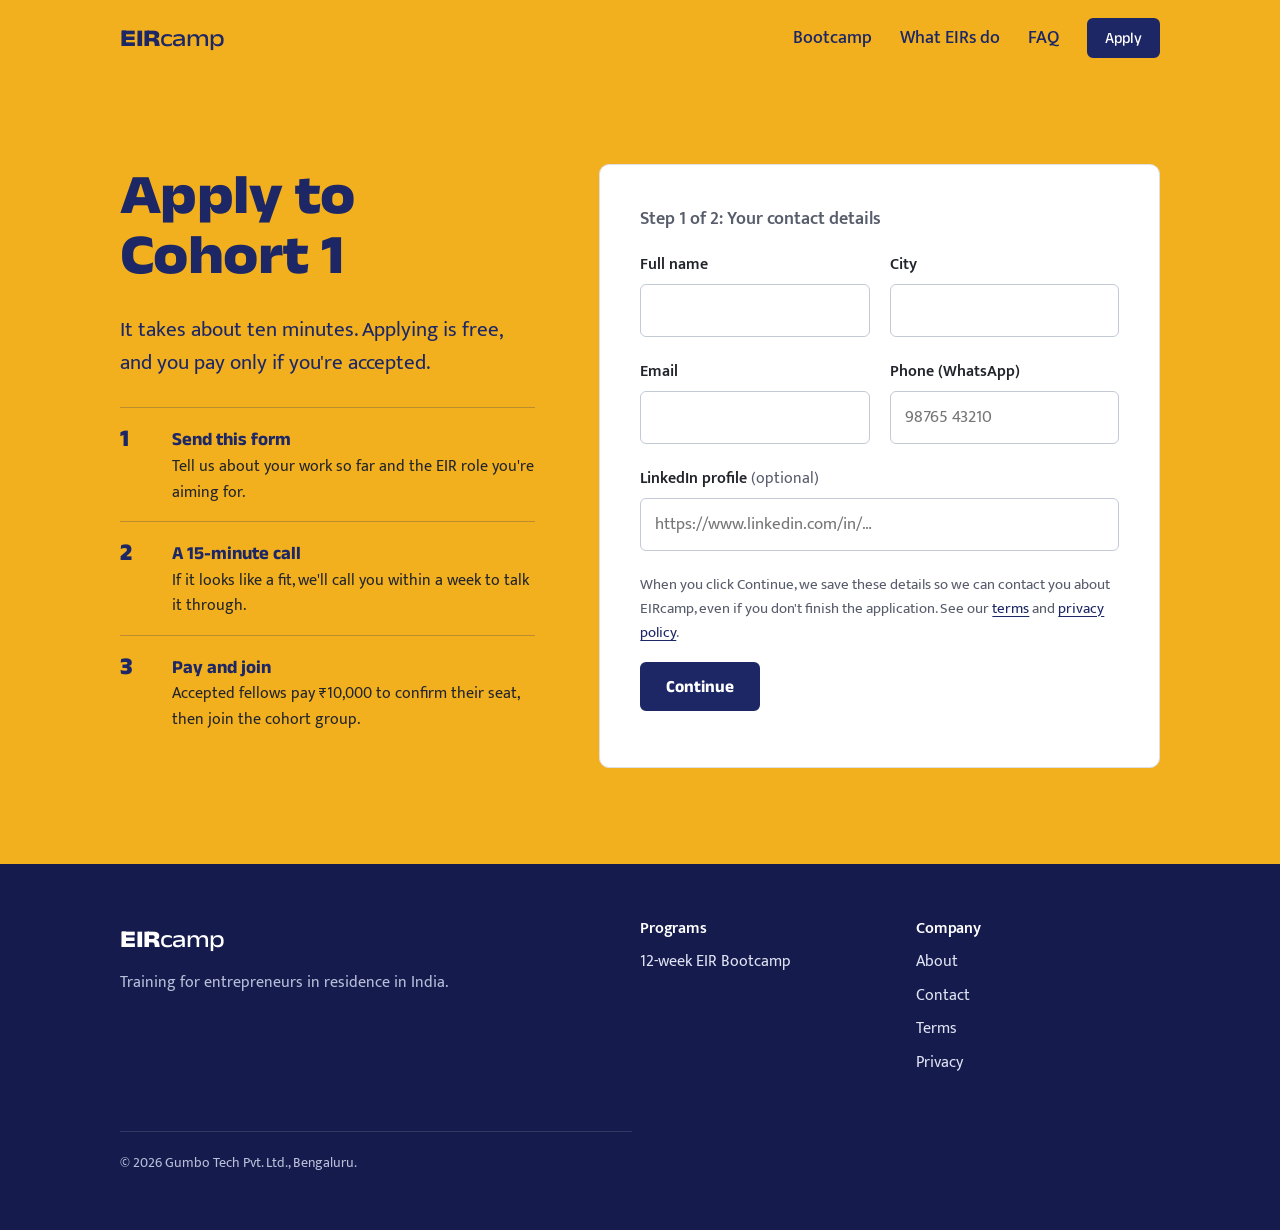
==== apply/index.html @ 437d1f36 "Split apply form into two steps; add Contact event; turn off pixel autoConfig - Step 1 (contact deta" ====
<!doctype html>
<html lang="en-IN">
<head>
  <meta charset="utf-8">
  <meta name="viewport" content="width=device-width, initial-scale=1">
  <title>Apply to the Bootcamp: EIRcamp</title>
  <meta name="description" content="Apply to Cohort 1 of the EIRcamp Bootcamp. Takes about ten minutes.">
  <link rel="preconnect" href="https://fonts.googleapis.com">
  <link rel="preconnect" href="https://fonts.gstatic.com" crossorigin>
  <link href="https://fonts.googleapis.com/css2?family=Anek+Latin:wdth,wght@75..125,400..800&family=Mukta:wght@400;500;600;700&display=swap" rel="stylesheet">
  <link rel="stylesheet" href="/assets/styles.css?v=3">
  <!-- Meta Pixel Code -->
  <script>
  !function(f,b,e,v,n,t,s)
  {if(f.fbq)return;n=f.fbq=function(){n.callMethod?
  n.callMethod.apply(n,arguments):n.queue.push(arguments)};
  if(!f._fbq)f._fbq=n;n.push=n;n.loaded=!0;n.version='2.0';
  n.queue=[];t=b.createElement(e);t.async=!0;
  t.src=v;s=b.getElementsByTagName(e)[0];
  s.parentNode.insertBefore(t,s)}(window, document,'script',
  'https://connect.facebook.net/en_US/fbevents.js');
  fbq('set', 'autoConfig', false, '1138514168899593');
  fbq('init', '1138514168899593');
  fbq('track', 'PageView');
  </script>
  <noscript><img height="1" width="1" style="display:none"
  src="https://www.facebook.com/tr?id=1138514168899593&ev=PageView&noscript=1"
  /></noscript>
  <!-- End Meta Pixel Code -->
</head>
<body>
<a class="skip" href="#main">Skip to content</a>

<header class="site-header">
  <div class="wrap">
    <a class="logo" href="/">EIR<span>camp</span></a>
    <nav class="nav" aria-label="Main">
      <a href="/programs/bootcamp/">Bootcamp</a>
      <a href="/#what-eirs-do">What EIRs do</a>
      <a href="/#faq">FAQ</a>
      <a class="btn btn-sm" href="/apply/" aria-current="page">Apply</a>
    </nav>
  </div>
</header>

<main id="main">
  <section class="hero" style="padding-bottom:clamp(56px,8vw,96px)">
    <div class="wrap apply-layout">
      <div class="apply-aside">
        <h1 style="font-size:clamp(2.25rem,5vw,3.5rem)">Apply to Cohort 1</h1>
        <p class="lede">It takes about ten minutes. Applying is free, and you pay only if you're accepted.</p>
        <ol class="steps">
          <li><div><b>Send this form</b><p>Tell us about your work so far and the EIR role you're aiming for.</p></div></li>
          <li><div><b>A 15-minute call</b><p>If it looks like a fit, we'll call you within a week to talk it through.</p></div></li>
          <li><div><b>Pay and join</b><p>Accepted fellows pay ₹10,000 to confirm their seat, then join the cohort group.</p></div></li>
        </ol>
      </div>

      <div class="form-card" id="form-card">
        <div class="dev-note" id="dev-note" hidden>
          <strong>Not connected yet.</strong> Add your Google Form's ID and field IDs in <code>assets/apply.js</code> (see README.md). Until then, submissions aren't saved.
        </div>

        <form id="apply-form" novalidate>
          <p class="step-count" id="step-count">Step 1 of 2: Your contact details</p>

          <div class="form-step" id="step-1">
          <div class="row">
            <div class="field">
              <label for="name">Full name</label>
              <input id="name" name="name" type="text" autocomplete="name" required>
              <p class="error">Enter your full name.</p>
            </div>
            <div class="field">
              <label for="city">City</label>
              <input id="city" name="city" type="text" autocomplete="address-level2" required>
              <p class="error">Enter the city you live in.</p>
            </div>
          </div>

          <div class="row">
            <div class="field">
              <label for="email">Email</label>
              <input id="email" name="email" type="email" autocomplete="email" required>
              <p class="error">Enter an email address like name@example.com.</p>
            </div>
            <div class="field">
              <label for="phone">Phone (WhatsApp)</label>
              <input id="phone" name="phone" type="tel" autocomplete="tel" inputmode="tel" placeholder="98765 43210" pattern="(\+?91[ \-]?)?[6-9][0-9]{4}[ \-]?[0-9]{5}" required>
              <p class="error">Enter a 10-digit Indian mobile number.</p>
            </div>
          </div>

          <div class="field">
            <label for="linkedin">LinkedIn profile <span class="opt">(optional)</span></label>
            <input id="linkedin" name="linkedin" type="url" placeholder="https://www.linkedin.com/in/…">
            <p class="error">Enter a full link starting with https://</p>
          </div>

          <p class="consent">When you click Continue, we save these details so we can contact you about EIRcamp, even if you don't finish the application. See our <a href="/terms/">terms</a> and <a href="/privacy/">privacy policy</a>.</p>
          <button class="btn" type="button" id="next-btn">Continue</button>
          </div>

          <div class="form-step" id="step-2" hidden>

          <div class="row">
            <div class="field">
              <label for="background">What do you do now?</label>
              <select id="background" name="background" required>
                <option value="">Choose one</option>
                <option>Consulting, strategy or founder's office</option>
                <option>Product, engineering or design</option>
                <option>Sales, marketing or growth</option>
                <option>Operations or finance</option>
                <option>Running or ran my own startup</option>
                <option>Student or MBA candidate</option>
                <option>Something else</option>
              </select>
              <p class="error">Choose the closest option.</p>
            </div>
            <div class="field">
              <label for="experience">Years of work experience</label>
              <select id="experience" name="experience" required>
                <option value="">Choose one</option>
                <option>Less than 1 year</option>
                <option>1–3 years</option>
                <option>4–7 years</option>
                <option>8 years or more</option>
              </select>
              <p class="error">Choose an answer.</p>
            </div>
          </div>

          <fieldset class="field" id="goal-group">
            <legend>What do you want after EIRcamp?</legend>
            <div class="choices">
              <label class="choice"><input type="radio" name="goal" value="An EIR or founder's office role at a startup" required> An EIR or founder's office role at a startup</label>
              <label class="choice"><input type="radio" name="goal" value="An EIR role at a VC fund or incubator"> An EIR role at a VC fund or incubator</label>
              <label class="choice"><input type="radio" name="goal" value="To start my own company"> To start my own company</label>
              <label class="choice"><input type="radio" name="goal" value="Not sure yet"> Not sure yet</label>
            </div>
            <p class="error">Choose the option closest to your goal.</p>
          </fieldset>

          <div class="field">
            <label for="part_time">Would you like to apply for a part-time job with the course?</label>
            <select id="part_time" name="part_time" required>
              <option value="">Choose one</option>
              <option>Yes</option>
              <option>No</option>
              <option>Maybe</option>
            </select>
            <p class="error">Choose an answer.</p>
          </div>

          <fieldset class="field" id="ack-group">
            <label class="ack"><input type="checkbox" id="fee_ack" name="fee_ack" value="Yes" required> <span>I understand the program fee is ₹10,000, paid only if I'm accepted.</span></label>
            <p class="error">Please confirm you've read the fee.</p>
          </fieldset>

          <p class="consent">By sending this application, you agree to our <a href="/terms/">terms</a> and to us using your details as described in our <a href="/privacy/">privacy policy</a>.</p>
          <div class="step-actions">
            <button class="btn" type="submit" id="submit-btn">Send application</button>
            <button class="btn-back" type="button" id="back-btn">Back</button>
          </div>
          </div>
          <p class="form-status" id="form-status" role="status" aria-live="polite"></p>
        </form>

        <div class="success" id="success" hidden tabindex="-1">
          <h2>Application sent</h2>
          <p>Thanks. We've received your application for Cohort 1. If it looks like a fit, we'll contact you on WhatsApp or email within a week to set up a 15-minute call.</p>
          <p><a href="/programs/bootcamp/#curriculum">Look through the 12-week plan</a> while you wait.</p>
        </div>
      </div>
    </div>
  </section>
</main>

<footer class="site-footer">
  <div class="wrap">
    <div class="cols">
      <div>
        <a class="logo" href="/">EIR<span>camp</span></a>
        <p style="margin-top:12px">Training for entrepreneurs in residence in India.</p>
      </div>
      <div>
        <h4>Programs</h4>
        <ul><li><a href="/programs/bootcamp/">12-week EIR Bootcamp</a></li></ul>
      </div>
      <div>
        <h4>Company</h4>
        <ul><li><a href="#">About</a></li><li><a href="mailto:support@gumbotech.in">Contact</a></li><li><a href="/terms/">Terms</a></li><li><a href="/privacy/">Privacy</a></li></ul>
      </div>
    </div>
    <p class="legal">© 2026 Gumbo Tech Pvt. Ltd., Bengaluru.</p>
  </div>
</footer>

<script src="/assets/apply.js"></script>
</body>
</html>
---- assets/styles.css ----
/* EIRcamp — site styles
   Palette: marigold field, indigo ink, cool paper. Type: Anek Latin (display) + Mukta (body). */

:root {
  --marigold: #f2b01e;
  --marigold-deep: #d99a0b;
  --ink: #1d2766;
  --ink-soft: #2e3a85;
  --paper: #fbfbf8;
  --tint: #eef1f8;
  --text: #22242b;
  --muted: #585d6c;
  --rule: #dcdfe6;
  --leaf: #1e7a4c;
  --leaf-tint: #e3f2ea;
  --danger: #b3261e;

  --display: "Anek Latin", "Mukta", system-ui, sans-serif;
  --body: "Mukta", system-ui, -apple-system, "Segoe UI", sans-serif;

  --wrap: 1120px;
  --gutter: clamp(20px, 4vw, 40px);
}

*, *::before, *::after { box-sizing: border-box; }

html { -webkit-text-size-adjust: 100%; scroll-behavior: smooth; }
@media (prefers-reduced-motion: reduce) { html { scroll-behavior: auto; } *, *::before, *::after { transition: none !important; animation: none !important; } }

body {
  margin: 0;
  background: var(--paper);
  color: var(--text);
  font-family: var(--body);
  font-size: 1.125rem;
  line-height: 1.6;
}

img { max-width: 100%; display: block; }
a { color: var(--ink); text-underline-offset: 3px; }
a:hover { color: var(--ink-soft); }

:focus-visible { outline: 3px solid var(--ink); outline-offset: 3px; border-radius: 4px; }

h1, h2, h3, h4 {
  font-family: var(--display);
  color: var(--ink);
  line-height: 1.08;
  margin: 0 0 0.5em;
  font-weight: 700;
  letter-spacing: -0.01em;
}
h1 { font-size: clamp(2.5rem, 6vw, 4.5rem); font-stretch: 112%; font-weight: 800; }
h2 { font-size: clamp(1.9rem, 3.6vw, 2.75rem); font-stretch: 108%; }
h3 { font-size: 1.375rem; }
p { margin: 0 0 1em; max-width: 64ch; }

.wrap { max-width: var(--wrap); margin: 0 auto; padding: 0 var(--gutter); }
.skip { position: absolute; left: -999px; top: 0; background: var(--ink); color: #fff; padding: 8px 14px; z-index: 10; }
.skip:focus { left: 12px; top: 12px; }

/* ---------- Header ---------- */
.site-header { background: var(--marigold); }
.site-header .wrap { display: flex; align-items: center; justify-content: space-between; gap: 24px; min-height: 76px; }
.logo { font-family: var(--display); font-weight: 800; font-stretch: 115%; font-size: 1.5rem; color: var(--ink); text-decoration: none; letter-spacing: -0.02em; }
.logo span { font-weight: 500; }
.nav { display: flex; align-items: center; gap: 28px; }
.nav a { text-decoration: none; font-weight: 500; color: var(--ink); }
.nav a:hover { text-decoration: underline; }
.nav a[aria-current="page"] { text-decoration: underline; text-decoration-thickness: 2px; }
.nav a.btn, .nav a.btn:hover { color: #fff; text-decoration: none; }
@media (max-width: 720px) {
  .nav a:not(.btn) { display: none; }
}

/* ---------- Buttons ---------- */
.btn {
  display: inline-flex; align-items: center; justify-content: center;
  font-family: var(--display); font-weight: 700; font-size: 1.0625rem;
  padding: 14px 24px; border-radius: 6px; border: 2px solid var(--ink);
  text-decoration: none; cursor: pointer; line-height: 1;
  background: var(--ink); color: #fff;
}
.btn:hover { background: var(--ink-soft); color: #fff; }
.btn-ghost { background: transparent; color: var(--ink); }
.btn-ghost:hover { background: rgba(29, 39, 102, 0.08); color: var(--ink); }
.btn-marigold { background: var(--marigold); border-color: var(--marigold); color: var(--ink); }
.btn-marigold:hover { background: #ffc43d; border-color: #ffc43d; color: var(--ink); }
.btn-sm { padding: 10px 16px; font-size: 0.975rem; }

/* ---------- Hero ---------- */
.hero { background: var(--marigold); padding: clamp(40px, 7vw, 88px) 0 clamp(56px, 8vw, 104px); }
.hero .wrap { display: grid; grid-template-columns: 1.2fr 1fr; gap: clamp(32px, 5vw, 72px); align-items: center; }
.hero h1 { max-width: 13ch; }
.hero .lede { font-size: 1.3rem; color: var(--ink); max-width: 46ch; }
.hero-actions { display: flex; flex-wrap: wrap; gap: 12px; margin-top: 28px; }
@media (max-width: 960px) { .hero .wrap { grid-template-columns: 1fr; } .hero .ticket { max-width: 520px; } }

/* Ticket — the cohort card */
.ticket {
  position: relative;
  display: grid; grid-template-columns: 1fr auto;
  background: var(--paper); color: var(--text);
  border-radius: 10px;
  box-shadow: 0 1px 0 rgba(29,39,102,.2), 0 18px 40px -24px rgba(29,39,102,.55);
  transform: rotate(-1.5deg);
}
.ticket-main { padding: 26px 26px 22px; }
.ticket-stub {
  position: relative;
  border-left: 2px dashed var(--rule);
  padding: 26px 22px;
  display: flex; flex-direction: column; justify-content: space-between; align-items: center;
  min-width: 112px; text-align: center;
}
.ticket-stub::before, .ticket-stub::after {
  content: ""; position: absolute; left: -11px; width: 20px; height: 20px; border-radius: 50%;
  background: var(--marigold);
}
.ticket-stub::before { top: -10px; }
.ticket-stub::after { bottom: -10px; }
.ticket-title { font-family: var(--display); font-weight: 700; font-size: 1.15rem; color: var(--ink); margin: 0 0 14px; }
.ticket dl { display: grid; grid-template-columns: auto 1fr; gap: 6px 18px; margin: 0; font-size: 1rem; }
.ticket dt { color: var(--muted); }
.ticket dd { margin: 0; font-weight: 600; color: var(--text); }
.ticket .price { font-family: var(--display); font-weight: 800; font-size: 1.9rem; color: var(--ink); line-height: 1; }
.ticket .price small { display: block; font-size: 0.8rem; font-weight: 500; color: var(--muted); margin-top: 6px; }
.ticket .seats { font-size: 0.9rem; color: var(--muted); line-height: 1.3; }
.ticket .seats b { display: block; font-family: var(--display); font-size: 1.5rem; color: var(--ink); }
@media (max-width: 520px) {
  .ticket { transform: none; grid-template-columns: 1fr; }
  .ticket-stub { border-left: 0; border-top: 2px dashed var(--rule); flex-direction: row; align-items: center; padding: 18px 26px; text-align: left; }
  .ticket-stub::before, .ticket-stub::after { top: -11px; bottom: auto; }
  .ticket-stub::before { left: -10px; }
  .ticket-stub::after { left: auto; right: -10px; }
  .ticket .seats { text-align: right; }
}

/* ---------- Sections ---------- */
section { padding: clamp(64px, 9vw, 112px) 0; }
.section-tint { background: var(--tint); }
.section-ink { background: var(--ink); color: #e9ecf7; }
.section-ink h2, .section-ink h3 { color: #fff; }
.section-ink a { color: var(--marigold); }
.section-head { max-width: 680px; margin-bottom: 44px; }
.section-head p { color: var(--muted); font-size: 1.2rem; }
.section-ink .section-head p { color: #c6cbe3; }

/* Who it's for */
.audience { display: grid; grid-template-columns: repeat(3, 1fr); gap: 0; border-top: 2px solid var(--ink); }
.audience > div { padding: 24px 28px 8px 0; }
.audience > div + div { padding-left: 28px; border-left: 1px solid var(--rule); }
.audience p { color: var(--muted); font-size: 1.05rem; }
.not-for { margin-top: 36px; padding: 18px 22px; background: #fff; border: 1px solid var(--rule); border-radius: 8px; max-width: 760px; }
.not-for p { margin: 0; font-size: 1.05rem; }
@media (max-width: 820px) {
  .audience { grid-template-columns: 1fr; }
  .audience > div, .audience > div + div { padding: 20px 0 4px; border-left: 0; }
  .audience > div + div { border-top: 1px solid var(--rule); }
}

/* Week rhythm */
.rhythm { display: grid; grid-template-columns: repeat(4, 1fr); gap: 16px; list-style: none; padding: 0; margin: 0; }
.rhythm li { background: #fff; border: 1px solid var(--rule); border-radius: 8px; padding: 20px; }
.rhythm .when { font-family: var(--display); font-weight: 700; color: var(--ink); font-size: 1.15rem; }
.rhythm .time { color: var(--muted); font-size: 0.95rem; margin-bottom: 10px; }
.rhythm p { font-size: 1rem; margin: 0; }
.tag { display: inline-block; font-size: 0.85rem; font-weight: 600; padding: 2px 10px; border-radius: 999px; margin-bottom: 10px; }
.tag-live { background: var(--leaf-tint); color: var(--leaf); }
.tag-self { background: var(--tint); color: var(--ink); }
.tag-you { background: #fff3d1; color: #7a5500; }
.hours { margin-top: 20px; color: var(--muted); font-size: 1.05rem; }
@media (max-width: 880px) { .rhythm { grid-template-columns: 1fr 1fr; } }
@media (max-width: 520px) { .rhythm { grid-template-columns: 1fr; } }

/* Curriculum overview (landing) */
.phases { display: grid; grid-template-columns: repeat(4, 1fr); gap: 0; border-top: 2px solid var(--ink); }
.phase { padding: 22px 22px 0 0; }
.phase + .phase { padding-left: 22px; border-left: 1px solid var(--rule); }
.phase .weeks-range { color: var(--muted); font-size: 0.95rem; margin-bottom: 4px; }
.phase h3 { margin-bottom: 14px; }
.phase ol { list-style: none; margin: 0; padding: 0; }
.phase li { padding: 8px 0; border-top: 1px solid var(--rule); font-size: 1rem; display: grid; grid-template-columns: 2.6em 1fr; }
.phase li span { color: var(--muted); font-variant-numeric: tabular-nums; }
@media (max-width: 960px) { .phases { grid-template-columns: 1fr 1fr; row-gap: 32px; } .phase:nth-child(3) { padding-left: 0; border-left: 0; } }
@media (max-width: 560px) { .phases { grid-template-columns: 1fr; } .phase, .phase + .phase { padding: 18px 0 0; border-left: 0; } }

/* Curriculum detail (program page) */
.curriculum { display: grid; gap: 48px; }
.curr-phase { display: grid; grid-template-columns: 240px 1fr; gap: 32px; }
.curr-phase-head { position: sticky; top: 24px; align-self: start; }
.curr-phase-head .weeks-range { color: var(--muted); }
.curr-phase-head p { font-size: 1rem; color: var(--muted); }
.week { border-top: 1px solid var(--rule); }
.week:last-child { border-bottom: 1px solid var(--rule); }
.week summary {
  list-style: none; cursor: pointer;
  display: grid; grid-template-columns: 88px 1fr 28px; gap: 12px; align-items: baseline;
  padding: 18px 0;
}
.week summary::-webkit-details-marker { display: none; }
.week .wk { font-family: var(--display); font-weight: 600; color: var(--muted); font-variant-numeric: tabular-nums; }
.week .wk-title { font-family: var(--display); font-weight: 700; font-size: 1.25rem; color: var(--ink); line-height: 1.2; }
.week .wk-goal { display: block; font-family: var(--body); font-weight: 400; font-size: 1rem; color: var(--muted); margin-top: 4px; }
.week .toggle { font-family: var(--display); font-size: 1.5rem; color: var(--ink); line-height: 1; text-align: right; }
.week .toggle::before { content: "+"; }
.week[open] .toggle::before { content: "\2212"; }
.week-body { display: grid; grid-template-columns: repeat(3, 1fr); gap: 20px; padding: 0 0 24px 100px; }
.week-body h4 { font-family: var(--body); font-size: 0.95rem; font-weight: 700; color: var(--text); margin: 0 0 6px; }
.week-body ul { margin: 0; padding-left: 18px; font-size: 0.98rem; color: var(--text); }
.week-body li { margin-bottom: 4px; }
@media (max-width: 880px) {
  .curr-phase { grid-template-columns: 1fr; gap: 12px; }
  .curr-phase-head { position: static; }
  .week-body { grid-template-columns: 1fr; padding-left: 0; }
  .week summary { grid-template-columns: 70px 1fr 24px; }
}

/* Outcomes */
.outcomes { list-style: none; padding: 0; margin: 0; display: grid; grid-template-columns: 1fr 1fr; gap: 0 48px; }
.outcomes li { padding: 18px 0 18px 36px; border-top: 1px solid rgba(255,255,255,.18); position: relative; font-size: 1.1rem; }
.outcomes li::before {
  content: ""; position: absolute; left: 0; top: 25px; width: 18px; height: 10px;
  border-left: 3px solid var(--marigold); border-bottom: 3px solid var(--marigold); transform: rotate(-45deg);
}
.outcomes b { color: #fff; font-weight: 600; }
@media (max-width: 720px) { .outcomes { grid-template-columns: 1fr; } }

/* Placeholders — dashed so they're impossible to ship by accident */
.ph {
  border: 2px dashed #b9bfcf; border-radius: 8px; background: repeating-linear-gradient(45deg, transparent 0 10px, rgba(29,39,102,.03) 10px 20px);
}
.ph-note { display: inline-block; font-size: 0.8rem; font-weight: 600; color: #7a5500; background: #fff3d1; padding: 2px 8px; border-radius: 4px; margin-bottom: 10px; }

.mentors { display: grid; grid-template-columns: repeat(4, 1fr); gap: 20px; }
.mentor { padding: 18px; }
.mentor .avatar { aspect-ratio: 1; border-radius: 6px; background: var(--tint); display: grid; place-items: center; font-family: var(--display); font-size: 2rem; font-weight: 700; color: #9aa2bd; margin-bottom: 14px; }
.mentor h3 { font-size: 1.15rem; margin-bottom: 2px; }
.mentor p { font-size: 0.98rem; color: var(--muted); margin: 0; }
@media (max-width: 880px) { .mentors { grid-template-columns: 1fr 1fr; } }

.quotes { display: grid; grid-template-columns: 1fr 1fr; gap: 24px; }
.quote { padding: 28px; }
.quote blockquote { margin: 0 0 16px; font-size: 1.2rem; line-height: 1.5; color: var(--text); }
.quote figcaption { font-size: 0.98rem; color: var(--muted); }
.quote figcaption b { color: var(--text); font-weight: 600; }
@media (max-width: 760px) { .quotes { grid-template-columns: 1fr; } }

.photo-ph { aspect-ratio: 16 / 9; display: grid; place-items: center; color: var(--muted); font-size: 1rem; text-align: center; padding: 20px; }

/* Fee */
.fee { display: grid; grid-template-columns: 1fr 1.1fr; gap: clamp(32px, 6vw, 80px); align-items: start; }
.fee-card { background: #fff; border: 2px solid var(--ink); border-radius: 10px; padding: 32px; }
.fee-amount { font-family: var(--display); font-weight: 800; font-stretch: 110%; font-size: clamp(3rem, 7vw, 4.5rem); color: var(--ink); line-height: 1; margin: 0 0 6px; }
.fee-sub { color: var(--muted); margin-bottom: 24px; }
.fee-card ul { padding-left: 20px; margin: 0 0 28px; }
.fee-card li { margin-bottom: 6px; }
@media (max-width: 820px) { .fee { grid-template-columns: 1fr; } }

/* FAQ */
.faq { max-width: 820px; }
.faq details { border-top: 1px solid var(--rule); }
.faq details:last-child { border-bottom: 1px solid var(--rule); }
.faq summary { cursor: pointer; list-style: none; padding: 20px 40px 20px 0; position: relative; font-family: var(--display); font-weight: 600; font-size: 1.2rem; color: var(--ink); }
.faq summary::-webkit-details-marker { display: none; }
.faq summary::after { content: "+"; position: absolute; right: 4px; top: 16px; font-size: 1.5rem; }
.faq details[open] summary::after { content: "\2212"; }
.faq details > div { padding: 0 0 20px; color: var(--text); }
.faq details > div p:last-child { margin-bottom: 0; }

/* Closing CTA */
.cta-band { background: var(--ink); color: #e9ecf7; padding: clamp(56px, 8vw, 88px) 0; }
.cta-band .wrap { display: flex; justify-content: space-between; align-items: center; gap: 32px; flex-wrap: wrap; }
.cta-band h2 { color: #fff; margin: 0 0 8px; max-width: 18ch; }
.cta-band p { margin: 0; color: #c6cbe3; }

/* Footer */
.site-footer { background: #151c4d; color: #b9bfd9; padding: 56px 0 40px; font-size: 1rem; }
.site-footer .cols { display: grid; grid-template-columns: 2fr 1fr 1fr; gap: 32px; }
.site-footer h4 { font-family: var(--body); color: #fff; font-size: 1rem; font-weight: 600; margin-bottom: 12px; }
.site-footer ul { list-style: none; padding: 0; margin: 0; }
.site-footer li { margin-bottom: 8px; }
.site-footer a { color: #dfe3f3; text-decoration: none; }
.site-footer a:hover { text-decoration: underline; color: #fff; }
.site-footer .logo { color: #fff; }
.site-footer .legal { margin-top: 48px; padding-top: 20px; border-top: 1px solid rgba(255,255,255,.12); font-size: 0.9rem; }
@media (max-width: 760px) { .site-footer .cols { grid-template-columns: 1fr 1fr; } }

/* ---------- Program page ---------- */
.program-hero { background: var(--marigold); padding: clamp(40px, 6vw, 72px) 0 0; }
.crumbs { font-size: 0.95rem; margin-bottom: 18px; }
.crumbs a { color: var(--ink); }
.program-hero h1 { max-width: 16ch; }
.program-hero .lede { font-size: 1.3rem; color: var(--ink); max-width: 52ch; }
.facts { display: grid; grid-template-columns: repeat(5, 1fr); margin-top: 40px; background: var(--paper); border-radius: 10px 10px 0 0; }
.facts > div { padding: 22px 24px; }
.facts > div + div { border-left: 1px solid var(--rule); }
.facts dt { color: var(--muted); font-size: 0.95rem; }
.facts dd { margin: 0; font-family: var(--display); font-weight: 700; font-size: 1.25rem; color: var(--ink); line-height: 1.25; }
@media (max-width: 900px) {
  .facts { grid-template-columns: 1fr 1fr; }
  .facts > div + div { border-left: 0; }
  .facts > div { border-top: 1px solid var(--rule); }
  .facts > div:first-child { border-top: 0; }
  .facts > div:nth-child(2) { border-top: 0; }
}

.included { display: grid; grid-template-columns: repeat(3, 1fr); gap: 0 40px; list-style: none; padding: 0; margin: 0; }
.included li { padding: 20px 0; border-top: 1px solid var(--rule); }
.included h3 { font-size: 1.15rem; margin-bottom: 6px; }
.included p { font-size: 1rem; color: var(--muted); margin: 0; }
@media (max-width: 880px) { .included { grid-template-columns: 1fr 1fr; } }
@media (max-width: 560px) { .included { grid-template-columns: 1fr; } }

.sticky-apply {
  position: fixed; left: 0; right: 0; bottom: 0; z-index: 5;
  background: var(--ink); color: #fff; padding: 12px var(--gutter);
  display: none; align-items: center; justify-content: space-between; gap: 12px;
}
.sticky-apply span { font-family: var(--display); font-weight: 600; }
@media (max-width: 720px) { .sticky-apply { display: flex; } body.has-sticky { padding-bottom: 72px; } }

/* ---------- Apply page ---------- */
.apply-layout { display: grid; grid-template-columns: 1fr 1.35fr; gap: clamp(32px, 6vw, 80px); align-items: start; }
.hero .apply-layout { align-items: start; grid-template-columns: 1fr 1.35fr; }
.apply-aside { position: sticky; top: 24px; }
.steps { list-style: none; padding: 0; margin: 28px 0 0; counter-reset: step; }
.steps li { counter-increment: step; display: grid; grid-template-columns: 40px 1fr; gap: 12px; padding: 16px 0; border-top: 1px solid rgba(29,39,102,.25); }
.steps li::before { content: counter(step); font-family: var(--display); font-weight: 800; font-size: 1.5rem; color: var(--ink); line-height: 1.2; }
.steps b { display: block; color: var(--ink); font-family: var(--display); font-size: 1.15rem; }
.steps p { margin: 0; font-size: 1rem; }
@media (max-width: 880px) { .hero .apply-layout { grid-template-columns: 1fr; } .apply-aside { position: static; } }

.form-card { background: #fff; border: 1px solid var(--rule); border-radius: 10px; padding: clamp(24px, 4vw, 40px); }
.field { margin-bottom: 22px; }
.field label, .field legend { display: block; font-weight: 600; margin-bottom: 6px; color: var(--text); font-size: 1.02rem; }
.field .hint { display: block; font-weight: 400; color: var(--muted); font-size: 0.95rem; margin-top: -2px; margin-bottom: 8px; }
.field .opt { font-weight: 400; color: var(--muted); }
.row { display: grid; grid-template-columns: 1fr 1fr; gap: 0 20px; }
@media (max-width: 560px) { .row { grid-template-columns: 1fr; } }
input[type="text"], input[type="email"], input[type="tel"], input[type="url"], select, textarea {
  width: 100%; font: inherit; font-size: 1.05rem; color: var(--text);
  padding: 12px 14px; border: 1.5px solid #c4c9d6; border-radius: 6px; background: #fff;
}
textarea { min-height: 140px; resize: vertical; line-height: 1.5; }
input:focus, select:focus, textarea:focus { outline: none; border-color: var(--ink); box-shadow: 0 0 0 3px rgba(29,39,102,.18); }
fieldset { border: 0; padding: 0; margin: 0 0 22px; }
.choices { display: grid; gap: 8px; }
.choice { display: flex; gap: 10px; align-items: flex-start; padding: 10px 14px; border: 1.5px solid #c4c9d6; border-radius: 6px; cursor: pointer; font-weight: 400; }
.choice:has(input:checked) { border-color: var(--ink); background: var(--tint); }
.choice input { margin-top: 6px; accent-color: var(--ink); }
.ack { display: flex; gap: 12px; align-items: flex-start; padding: 16px; background: #fff8e6; border: 1.5px solid #f0d58a; border-radius: 6px; font-weight: 400; }
.ack input { margin-top: 6px; width: 18px; height: 18px; accent-color: var(--ink); flex: none; }
.error { color: var(--danger); font-size: 0.95rem; margin-top: 6px; display: none; }
.field.invalid input, .field.invalid select, .field.invalid textarea { border-color: var(--danger); }
.field.invalid .error, fieldset.invalid .error { display: block; }
.form-status { margin-top: 16px; font-size: 1rem; }
.form-status.err { color: var(--danger); }
.success { text-align: left; }
.success h2 { margin-bottom: 12px; }
.dev-note { margin-bottom: 24px; padding: 14px 16px; background: #fff3d1; border-radius: 6px; font-size: 0.95rem; color: #5c4100; }
.dev-note code { font-size: 0.9em; }

/* ---------- EIRcamp additions ---------- */

/* People who started as EIRs */
.eirs { list-style: none; padding: 0; margin: 0; border-top: 2px solid var(--ink); }
.eirs li { display: grid; grid-template-columns: 220px 1fr; gap: 8px 40px; padding: 26px 0; border-bottom: 1px solid var(--rule); }
.eirs .who { font-family: var(--display); font-weight: 700; font-size: 1.3rem; color: var(--ink); line-height: 1.2; }
.eirs .where { display: block; font-family: var(--body); font-weight: 400; font-size: 1rem; color: var(--muted); margin-top: 6px; }
.eirs p { margin: 0 0 6px; }
.eirs .src { font-size: 0.92rem; color: var(--muted); }
.eirs .src a { color: var(--muted); }
.eirs-note { margin-top: 20px; font-size: 1rem; color: var(--muted); }
@media (max-width: 720px) { .eirs li { grid-template-columns: 1fr; } }

/* What EIRs do, mapped to weeks */
.jdmap { width: 100%; border-collapse: collapse; font-size: 1.05rem; }
.jdmap caption { text-align: left; color: var(--muted); font-size: 0.98rem; padding-bottom: 12px; }
.jdmap th { text-align: left; font-family: var(--body); font-weight: 600; font-size: 0.95rem; color: var(--muted); padding: 0 0 10px; border-bottom: 2px solid var(--ink); }
.jdmap td { padding: 16px 0; border-bottom: 1px solid var(--rule); vertical-align: top; }
.jdmap td:first-child { padding-right: 32px; color: var(--text); }
.jdmap td:last-child { white-space: nowrap; font-family: var(--display); font-weight: 600; color: var(--ink); }
.jdmap .ask { font-family: var(--display); font-weight: 600; font-size: 1.15rem; color: var(--ink); display: block; line-height: 1.3; }
.jdmap .ctx { display: block; font-size: 0.95rem; color: var(--muted); margin-top: 2px; }
@media (max-width: 560px) { .jdmap td:last-child { white-space: normal; } }

/* Three kinds of EIR */
.kinds { display: grid; grid-template-columns: repeat(3, 1fr); gap: 20px; }
.kind { background: #fff; border: 1px solid var(--rule); border-radius: 8px; padding: 24px; }
.kind h3 { margin-bottom: 8px; }
.kind p { font-size: 1.02rem; color: var(--text); }
.kind dl { margin: 14px 0 0; padding-top: 14px; border-top: 1px solid var(--rule); font-size: 0.98rem; display: grid; grid-template-columns: auto 1fr; gap: 4px 12px; }
.kind dt { color: var(--muted); }
.kind dd { margin: 0; }
@media (max-width: 880px) { .kinds { grid-template-columns: 1fr; } }

/* Mentor cards with real people */
.mentor { background: #fff; border: 1px solid var(--rule); border-radius: 8px; }
.mentor h3 a { color: var(--ink); text-decoration: none; }
.mentor h3 a:hover { text-decoration: underline; }
.mentor .role { font-weight: 600; color: var(--text); margin-bottom: 6px; }
.mentor .avatar { color: var(--ink); background: #fff3d1; aspect-ratio: auto; height: 72px; width: 72px; border-radius: 50%; font-size: 1.4rem; }
.mentor .photo { width: 72px; height: 72px; border-radius: 50%; object-fit: cover; margin-bottom: 14px; background: var(--tint); }

/* Terms and privacy pages */
.legal-page { padding: clamp(40px, 6vw, 72px) 0 clamp(64px, 9vw, 112px); }
.legal-page .wrap { max-width: 760px; }
.legal-page h1 { font-size: clamp(2.2rem, 5vw, 3.2rem); margin-bottom: 8px; }
.legal-page .updated { color: var(--muted); font-size: 0.98rem; margin-bottom: 28px; }
.legal-page .legal-intro { font-size: 1.2rem; color: var(--text); margin-bottom: 8px; }
.legal-page h2 { font-size: 1.4rem; margin: 40px 0 10px; padding-top: 24px; border-top: 1px solid var(--rule); }
.legal-page ul { padding-left: 22px; margin: 0 0 1em; }
.legal-page li { margin-bottom: 6px; max-width: 64ch; }
.consent { font-size: 0.95rem; color: var(--muted); margin: 0 0 16px; }

/* Promo video */
.promo { padding: clamp(56px, 8vw, 96px) 0; }
.promo .wrap { display: grid; grid-template-columns: minmax(220px, 320px) 1fr; gap: clamp(32px, 6vw, 80px); align-items: center; }
.promo-video { width: 100%; aspect-ratio: 9 / 16; border-radius: 14px; background: var(--ink); box-shadow: 0 18px 40px -24px rgba(29,39,102,.55); display: block; }
.promo-text p { font-size: 1.2rem; }
@media (max-width: 720px) {
  .promo .wrap { grid-template-columns: 1fr; }
  .promo-video { max-width: 320px; margin: 0 auto; }
}
@media (max-width: 560px) { .mentors { grid-template-columns: 1fr; } }

/* Two-step application form */
.step-count { font-weight: 600; color: var(--muted); margin: 0 0 18px; }
.step-actions { display: flex; align-items: center; gap: 20px; flex-wrap: wrap; }
.btn-back { background: none; border: 0; padding: 8px 0; font: inherit; font-weight: 600; color: var(--muted); text-decoration: underline; cursor: pointer; }
.btn-back:hover { color: var(--text); }
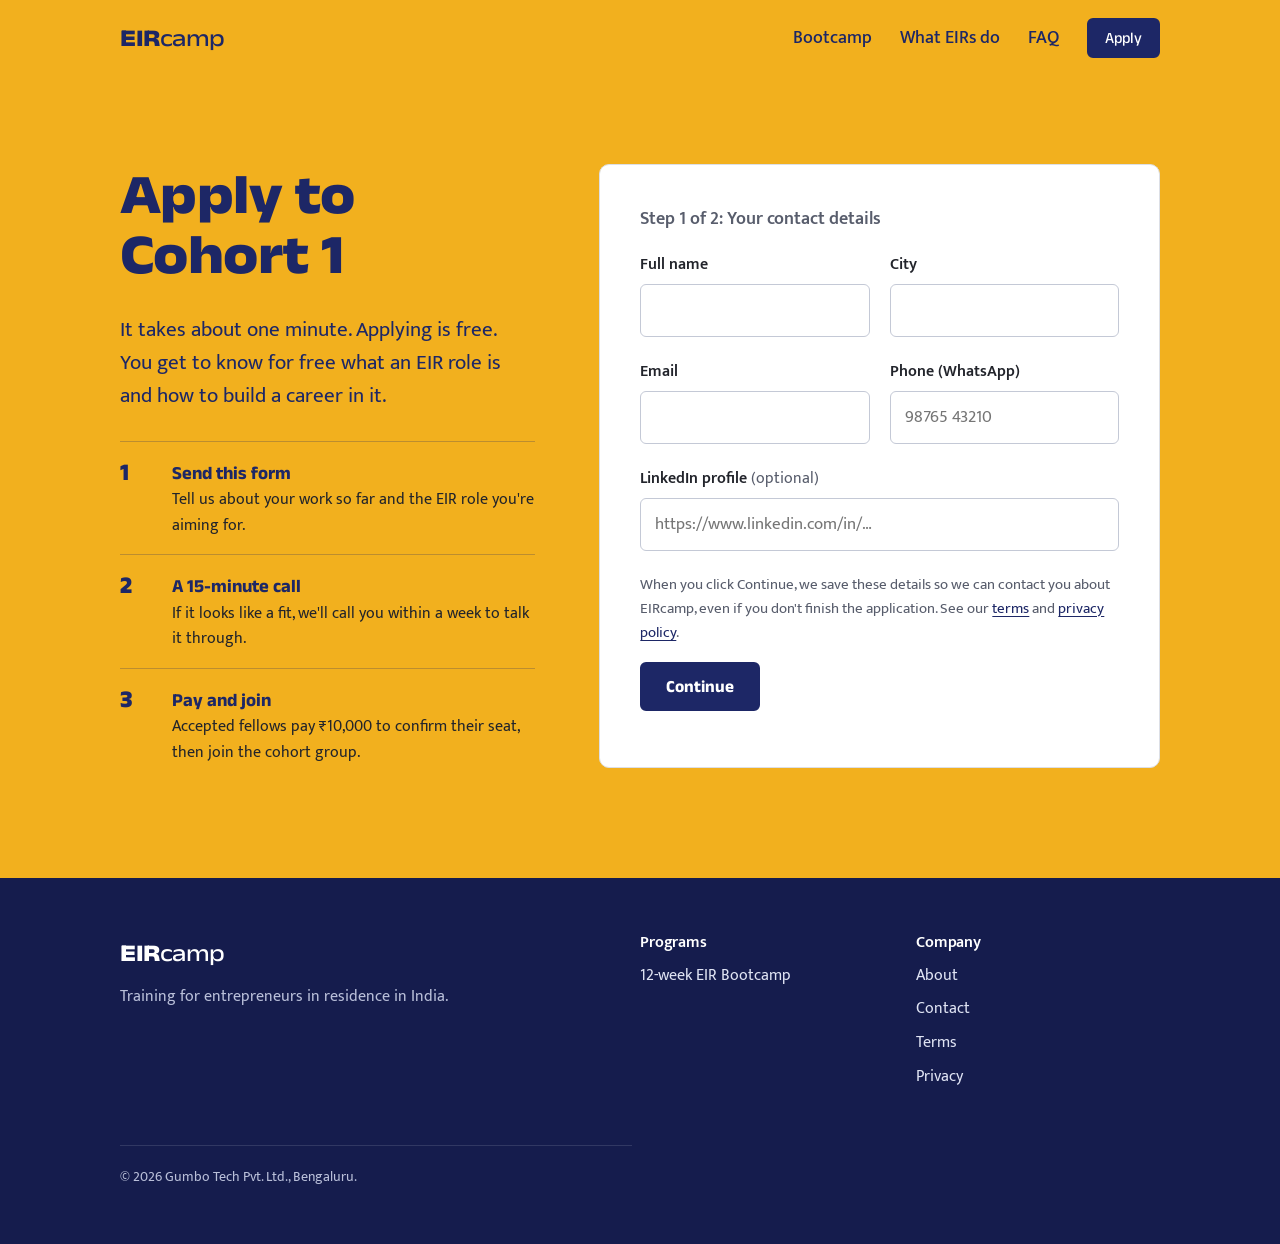
==== commit cae20595: "Update apply page intro text Co-Authored-By: Claude Opus 5.5 <noreply@anthropic.com>" ====
--- a/apply/index.html
+++ b/apply/index.html
@@ -48,7 +48,7 @@
     <div class="wrap apply-layout">
       <div class="apply-aside">
         <h1 style="font-size:clamp(2.25rem,5vw,3.5rem)">Apply to Cohort 1</h1>
-        <p class="lede">It takes about ten minutes. Applying is free, and you pay only if you're accepted.</p>
+        <p class="lede">It takes about one minute. Applying is free.<br>You get to know for free what an EIR role is and how to build a career in it.</p>
         <ol class="steps">
           <li><div><b>Send this form</b><p>Tell us about your work so far and the EIR role you're aiming for.</p></div></li>
           <li><div><b>A 15-minute call</b><p>If it looks like a fit, we'll call you within a week to talk it through.</p></div></li>
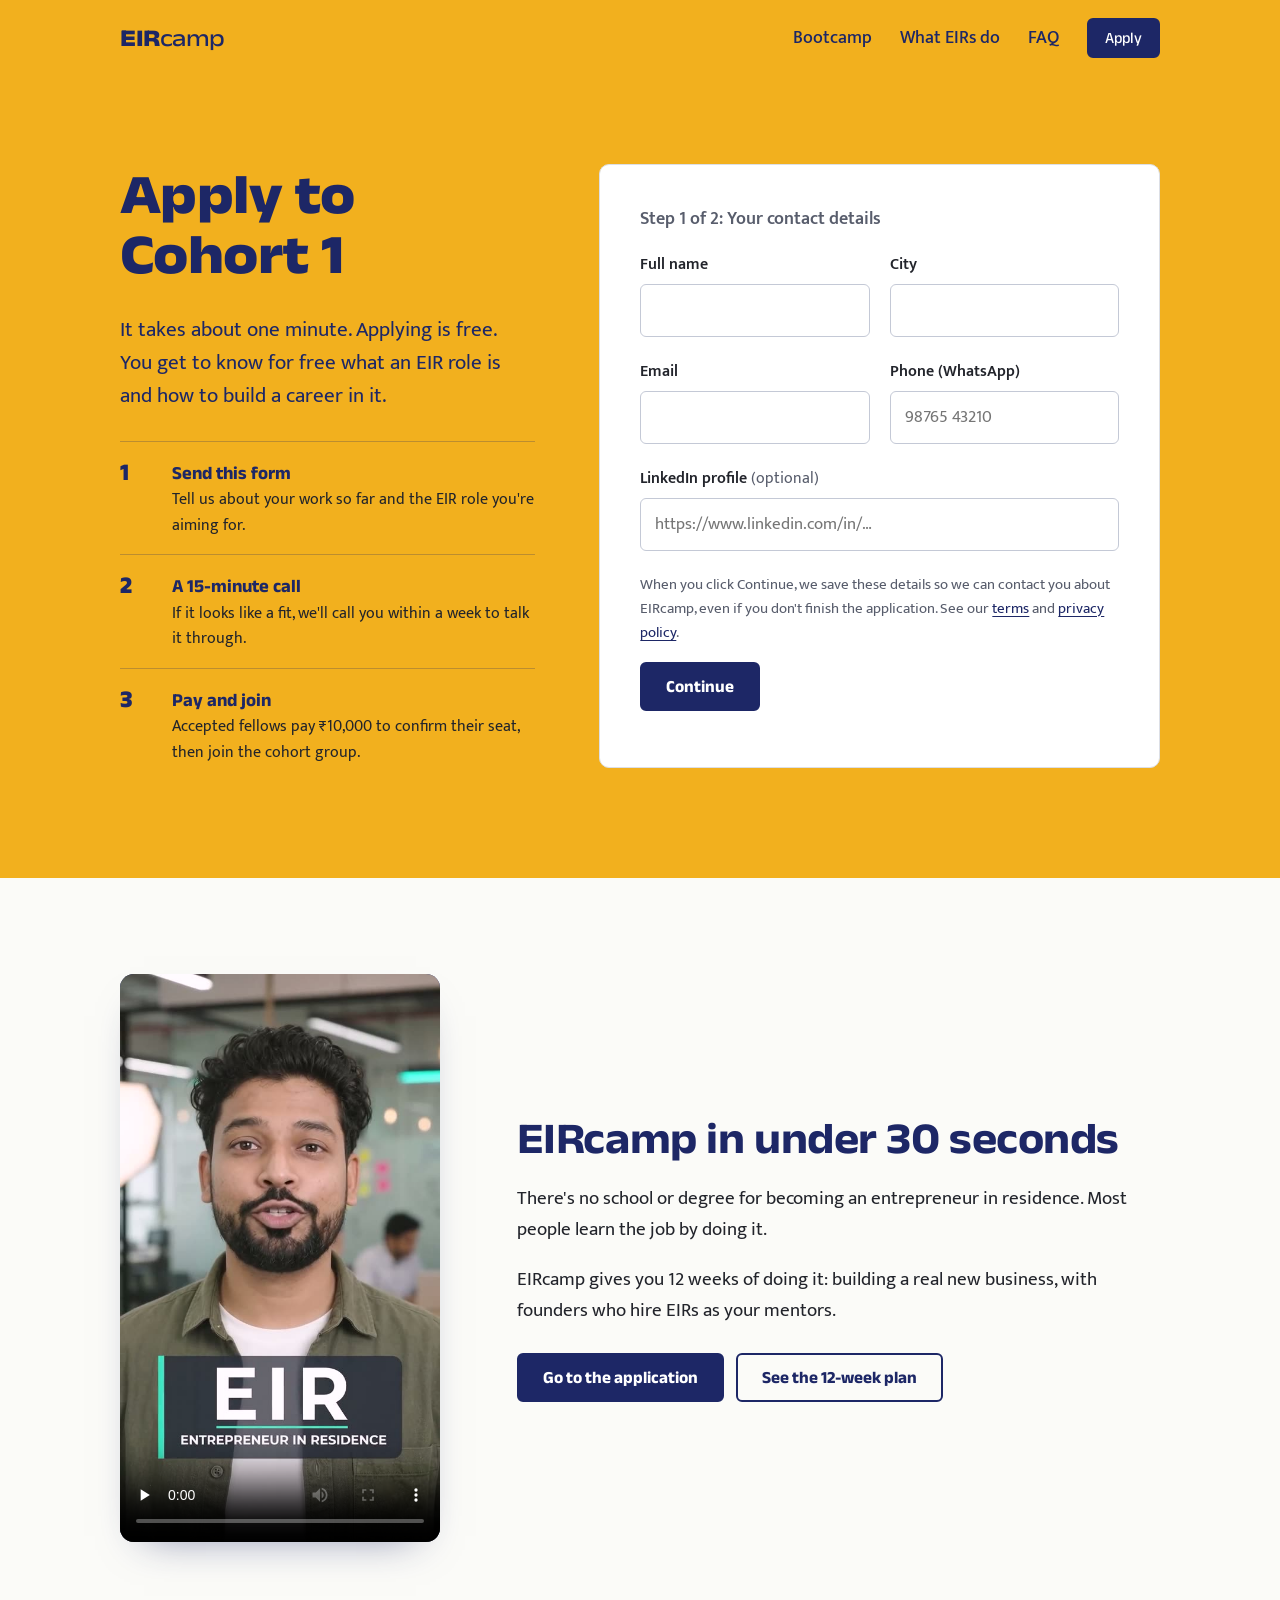
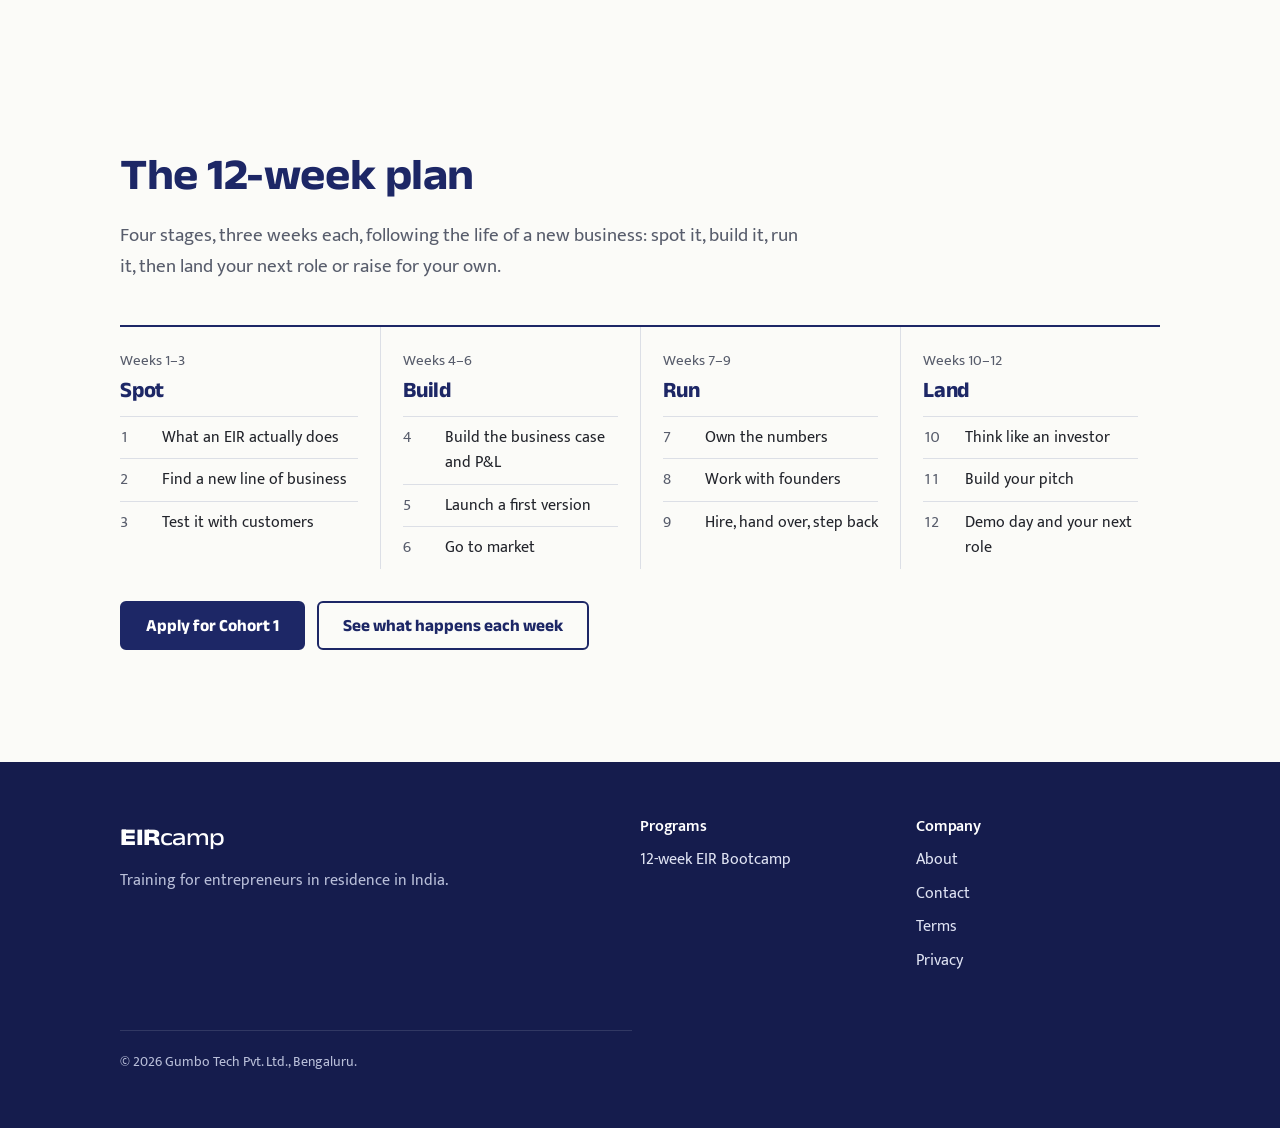
==== commit 498f86f2: "Add promo video and 12-week plan to the apply page Co-Authored-By: Claude Opus 5.5 <noreply@anthropi" ====
--- a/apply/index.html
+++ b/apply/index.html
@@ -175,6 +175,37 @@
       </div>
     </div>
   </section>
+
+  <section class="promo" aria-labelledby="promo-title">
+    <div class="wrap">
+      <video class="promo-video" controls playsinline preload="none" poster="/assets/video/eircamp-promo-v2-poster.jpg" aria-label="EIRcamp promo video, 22 seconds">
+        <source src="/assets/video/eircamp-promo-v2.mp4" type="video/mp4">
+      </video>
+      <div class="promo-text">
+        <h2 id="promo-title">EIRcamp in under 30 seconds</h2>
+        <p>There's no school or degree for becoming an entrepreneur in residence. Most people learn the job by doing it.</p>
+        <p>EIRcamp gives you 12 weeks of doing it: building a real new business, with founders who hire EIRs as your mentors.</p>
+        <div class="hero-actions">
+          <a class="btn" href="#form-card">Go to the application</a>
+          <a class="btn btn-ghost" href="#plan-title">See the 12-week plan</a>
+        </div>
+      </div>
+    </div>
+  </section>
+
+  <section aria-labelledby="plan-title">
+    <div class="wrap">
+      <div class="section-head">
+        <h2 id="plan-title">The 12-week plan</h2>
+        <p>Four stages, three weeks each, following the life of a new business: spot it, build it, run it, then land your next role or raise for your own.</p>
+      </div>
+      <div class="phases" id="phases"></div>
+      <div class="hero-actions" style="margin-top:32px">
+        <a class="btn" href="#form-card">Apply for Cohort 1</a>
+        <a class="btn btn-ghost" href="/programs/bootcamp/#curriculum">See what happens each week</a>
+      </div>
+    </div>
+  </section>
 </main>
 
 <footer class="site-footer">
@@ -197,6 +228,8 @@
   </div>
 </footer>
 
+<script src="/data/bootcamp.js"></script>
+<script>renderPhases(document.getElementById("phases"), PROGRAMS.bootcamp);</script>
 <script src="/assets/apply.js"></script>
 </body>
 </html>
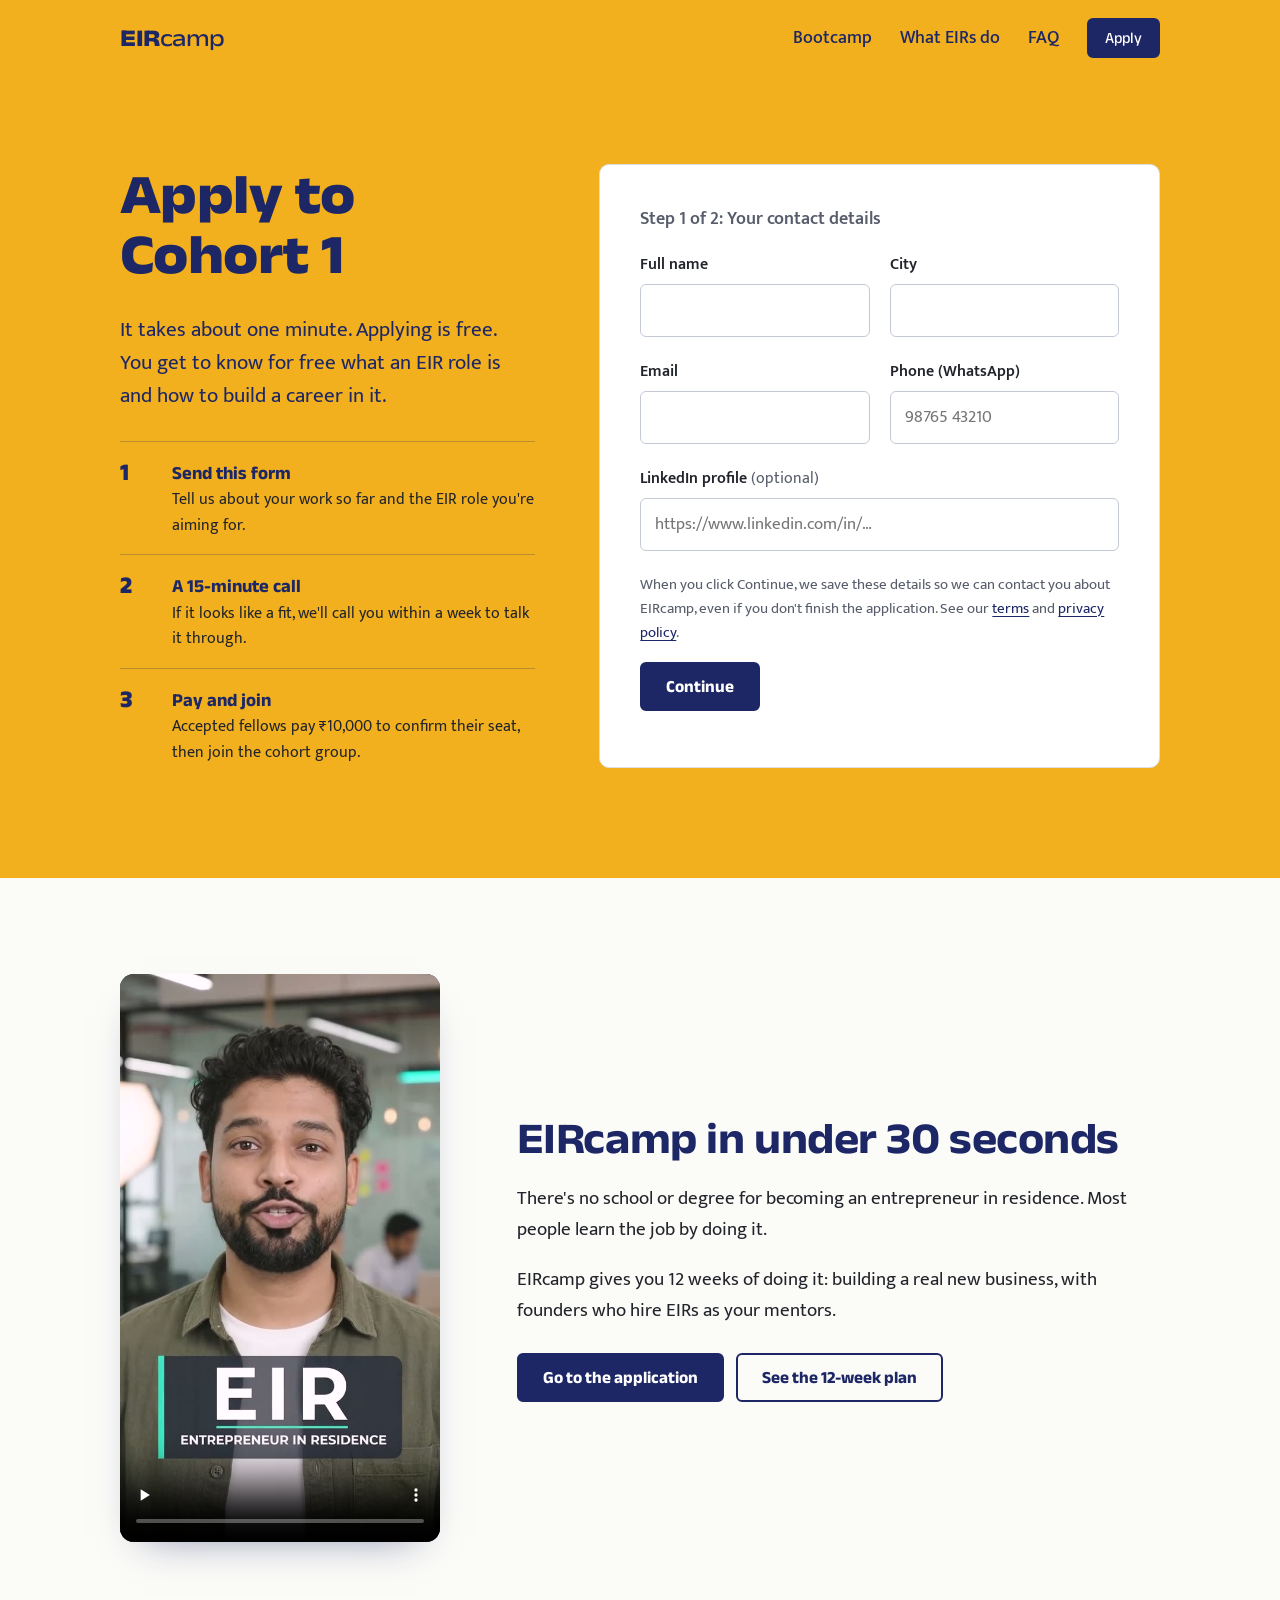
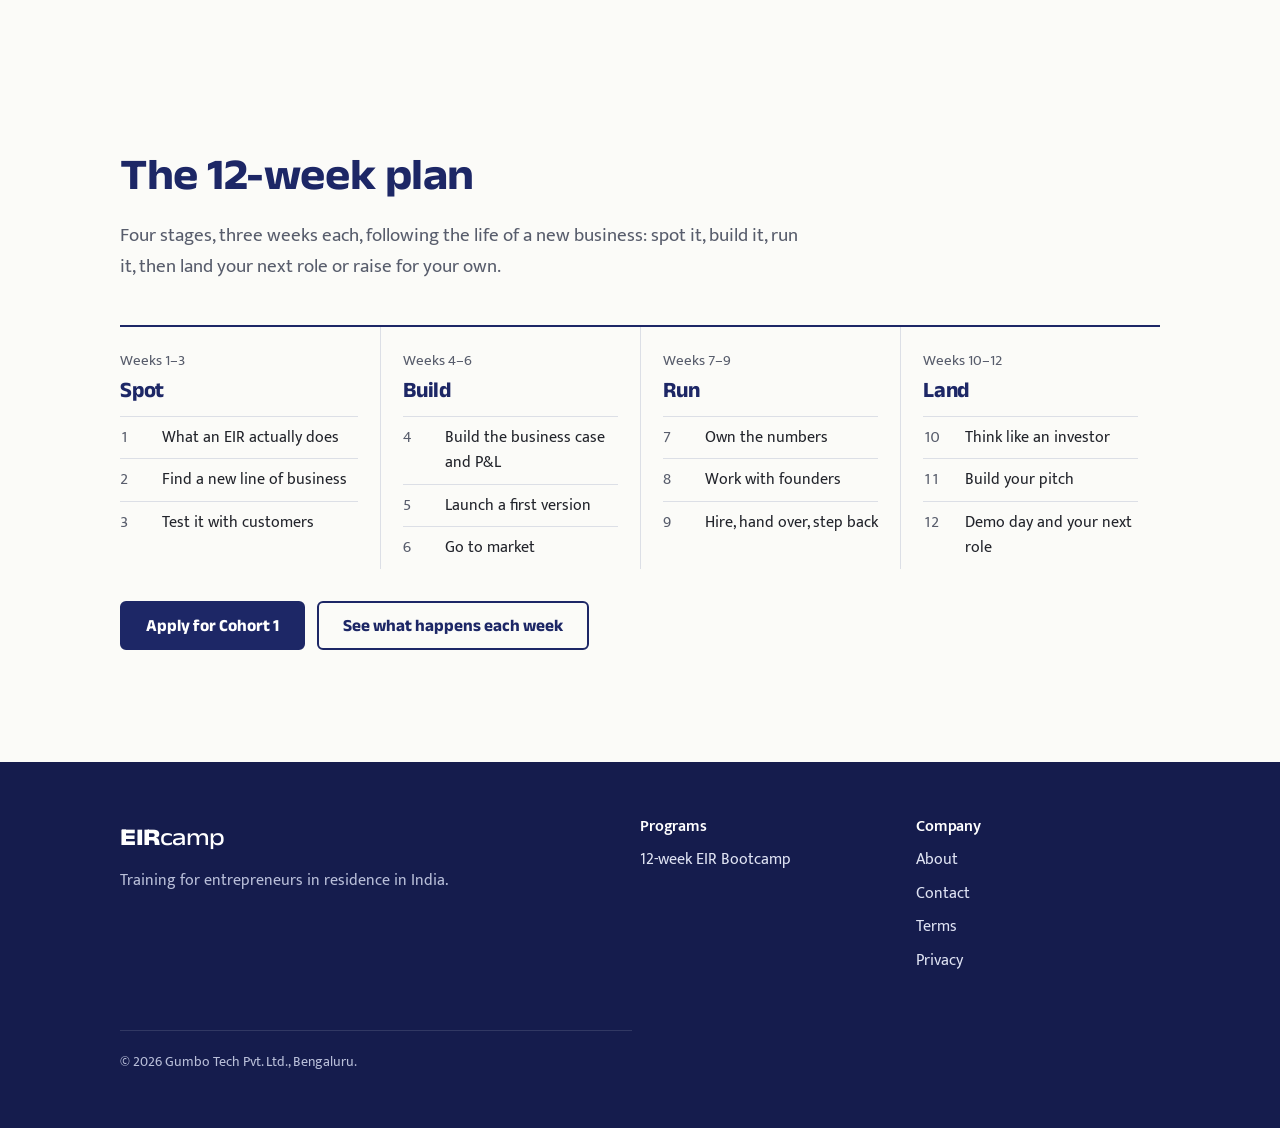
==== commit e03589d3: "Track where visitors come from source.js remembers utm tags (or the referring site) for 30 days on e" ====
--- a/apply/index.html
+++ b/apply/index.html
@@ -230,6 +230,7 @@
 
 <script src="/data/bootcamp.js"></script>
 <script>renderPhases(document.getElementById("phases"), PROGRAMS.bootcamp);</script>
-<script src="/assets/apply.js"></script>
+<script src="/assets/apply.js?v=2"></script>
+<script src="/assets/source.js"></script>
 </body>
 </html>
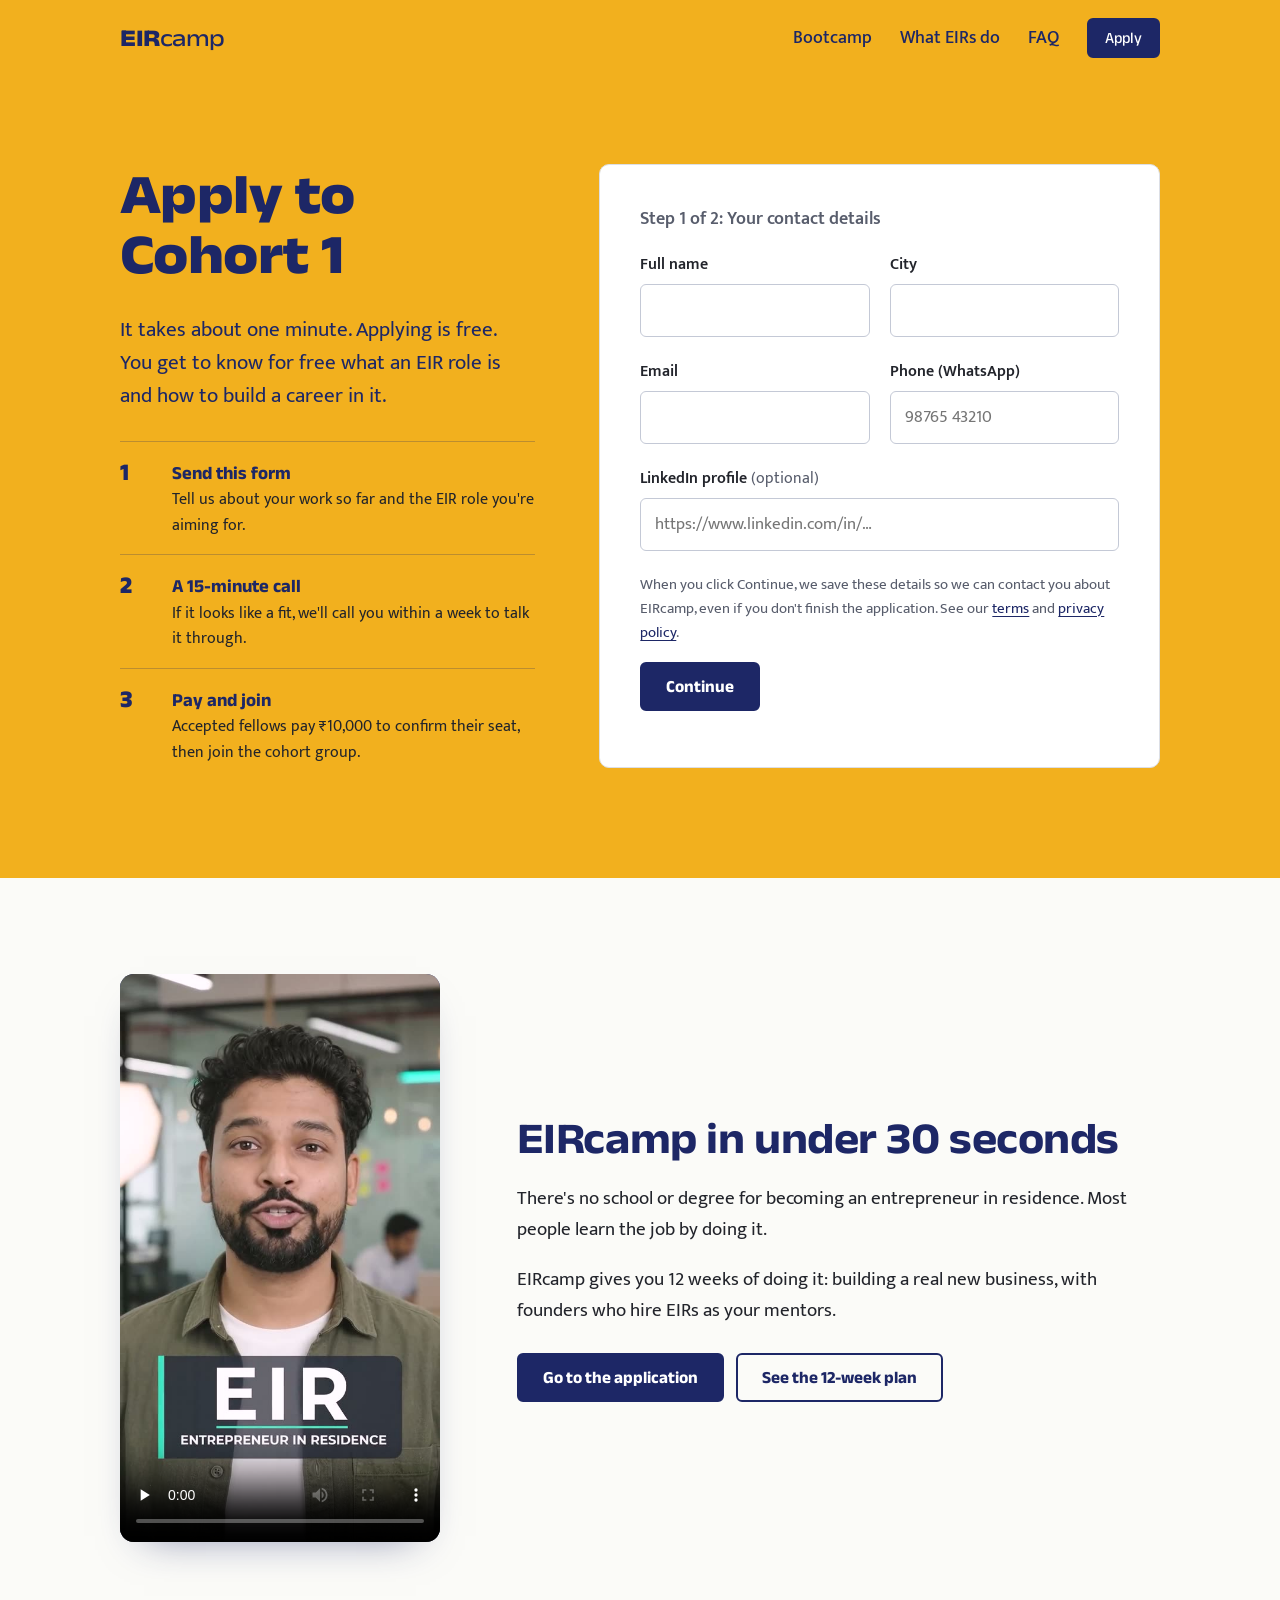
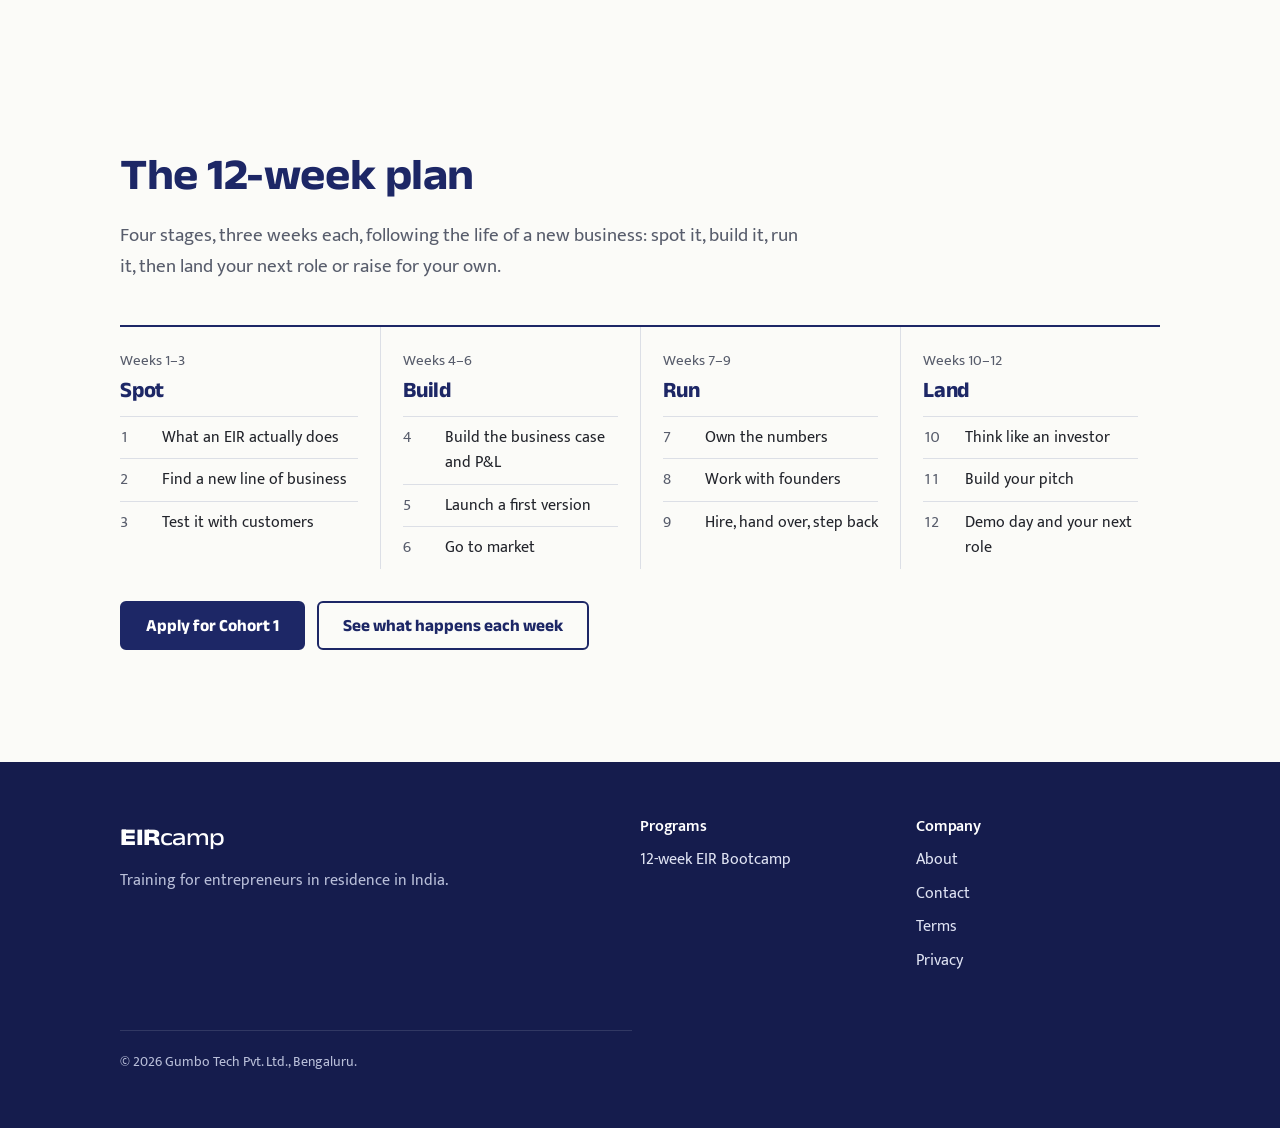
==== commit d3234541: "Send visitor source to the Google Form Co-Authored-By: Claude Opus 5.5 <noreply@anthropic.com>" ====
--- a/apply/index.html
+++ b/apply/index.html
@@ -230,7 +230,7 @@
 
 <script src="/data/bootcamp.js"></script>
 <script>renderPhases(document.getElementById("phases"), PROGRAMS.bootcamp);</script>
-<script src="/assets/apply.js?v=2"></script>
+<script src="/assets/apply.js?v=3"></script>
 <script src="/assets/source.js"></script>
 </body>
 </html>
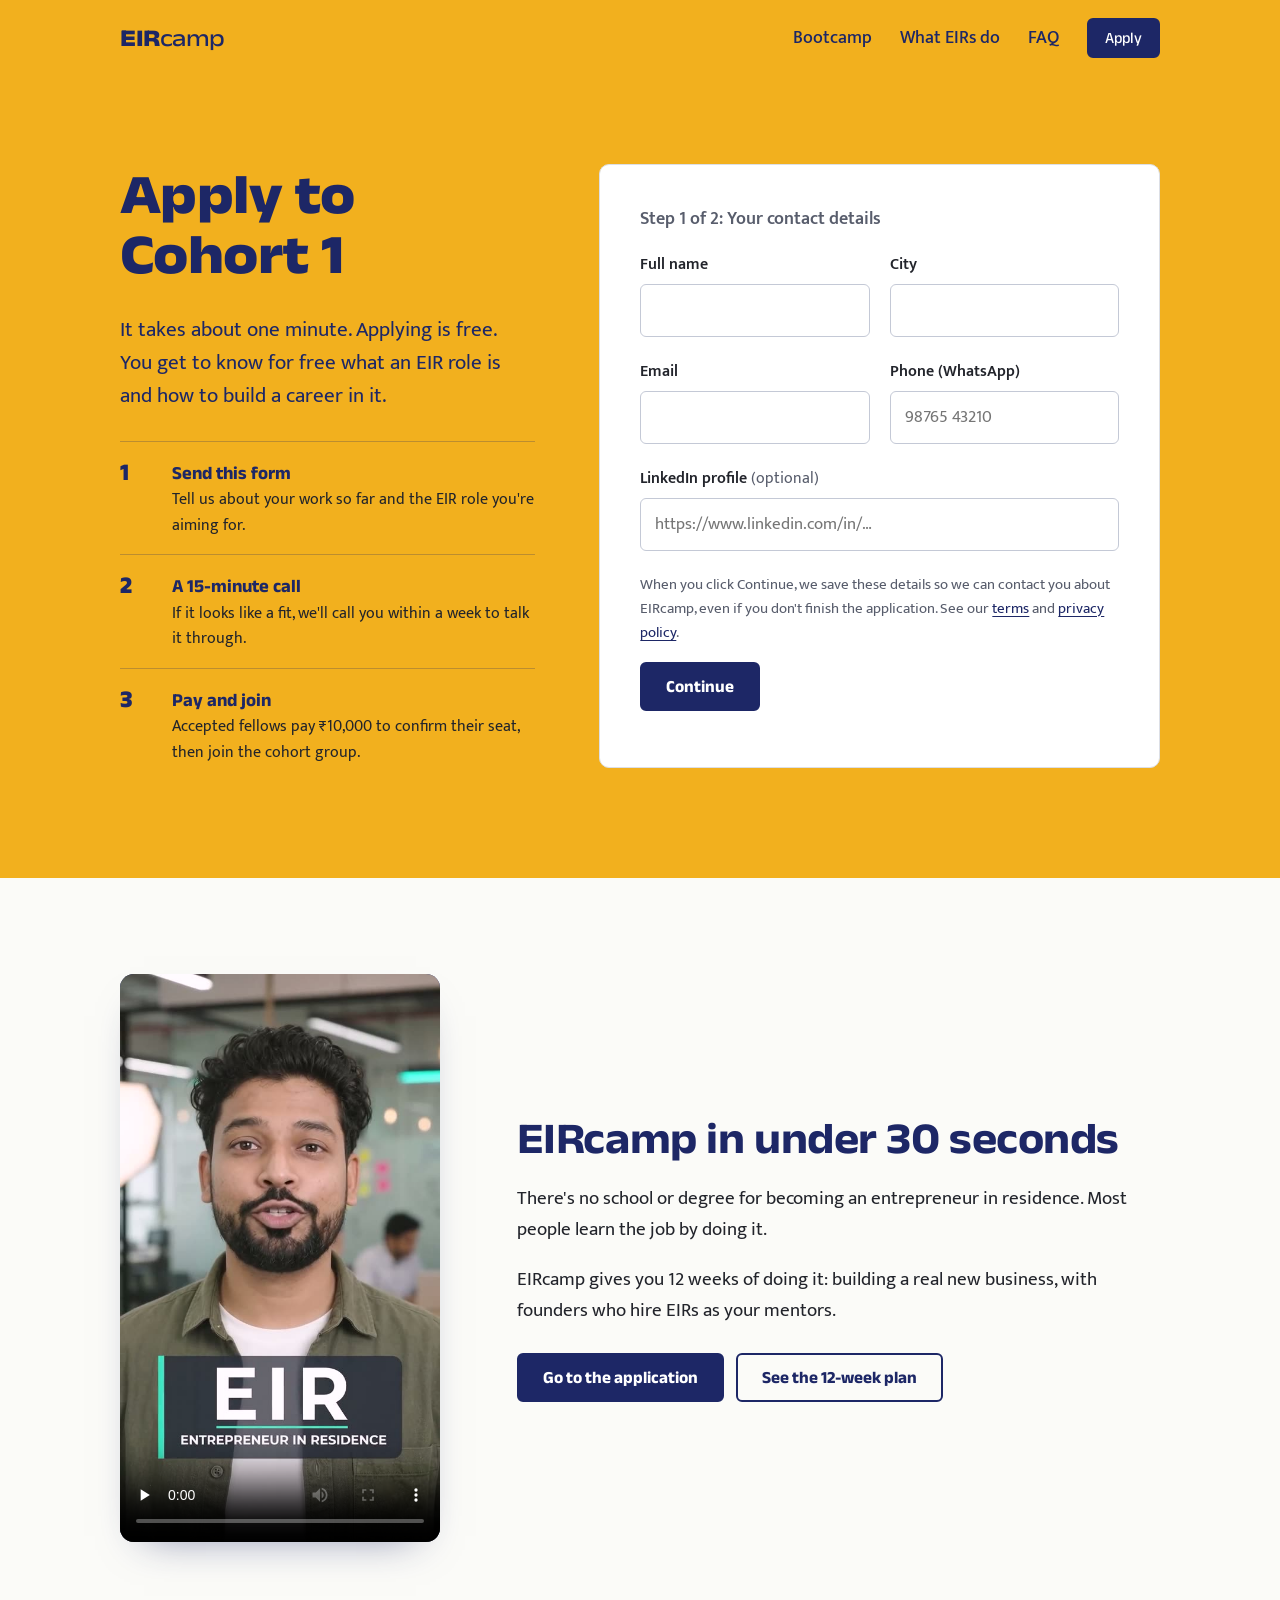
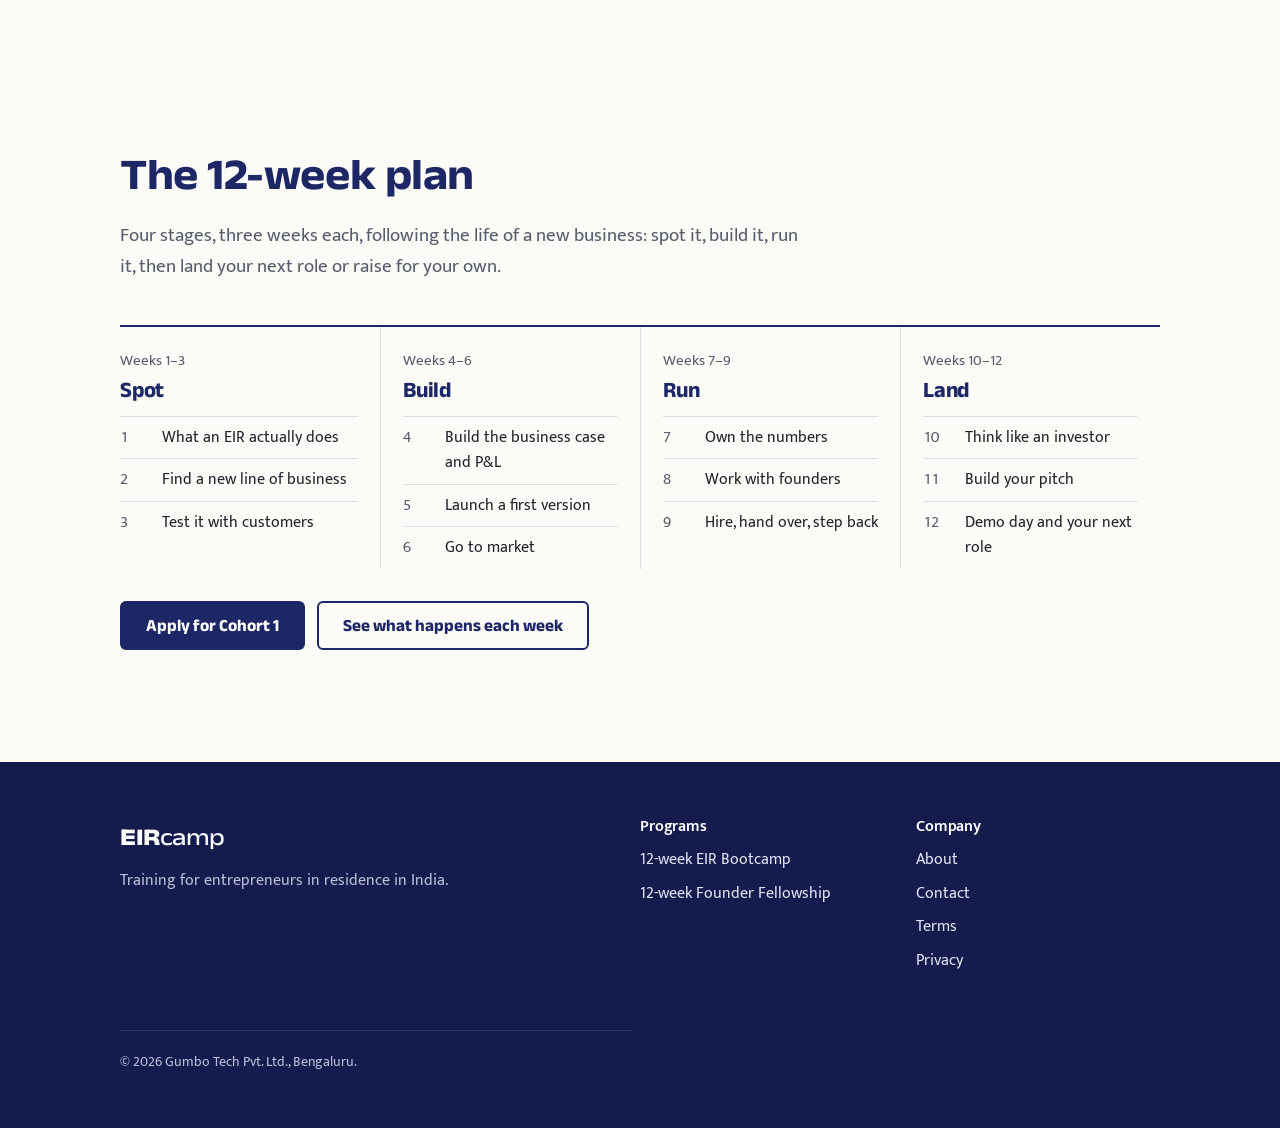
==== commit de6ff5af: "Add the Founder Fellowship program and its apply form - /programs/founder/: 12-week program page (Va" ====
--- a/apply/index.html
+++ b/apply/index.html
@@ -8,7 +8,7 @@
   <link rel="preconnect" href="https://fonts.googleapis.com">
   <link rel="preconnect" href="https://fonts.gstatic.com" crossorigin>
   <link href="https://fonts.googleapis.com/css2?family=Anek+Latin:wdth,wght@75..125,400..800&family=Mukta:wght@400;500;600;700&display=swap" rel="stylesheet">
-  <link rel="stylesheet" href="/assets/styles.css?v=3">
+  <link rel="stylesheet" href="/assets/styles.css?v=4">
   <!-- Meta Pixel Code -->
   <script>
   !function(f,b,e,v,n,t,s)
@@ -217,7 +217,7 @@
       </div>
       <div>
         <h4>Programs</h4>
-        <ul><li><a href="/programs/bootcamp/">12-week EIR Bootcamp</a></li></ul>
+        <ul><li><a href="/programs/bootcamp/">12-week EIR Bootcamp</a></li><li><a href="/programs/founder/">12-week Founder Fellowship</a></li></ul>
       </div>
       <div>
         <h4>Company</h4>
@@ -230,7 +230,7 @@
 
 <script src="/data/bootcamp.js"></script>
 <script>renderPhases(document.getElementById("phases"), PROGRAMS.bootcamp);</script>
-<script src="/assets/apply.js?v=3"></script>
+<script src="/assets/apply.js?v=5"></script>
 <script src="/assets/source.js"></script>
 </body>
 </html>
--- a/assets/styles.css
+++ b/assets/styles.css
@@ -329,7 +329,13 @@
 .steps li::before { content: counter(step); font-family: var(--display); font-weight: 800; font-size: 1.5rem; color: var(--ink); line-height: 1.2; }
 .steps b { display: block; color: var(--ink); font-family: var(--display); font-size: 1.15rem; }
 .steps p { margin: 0; font-size: 1rem; }
-@media (max-width: 880px) { .hero .apply-layout { grid-template-columns: 1fr; } .apply-aside { position: static; } }
+/* Phones and small tablets: title, then the form, then the "what happens next" steps. */
+@media (max-width: 880px) {
+  .hero .apply-layout { display: flex; flex-direction: column; gap: 0; }
+  .apply-aside { display: contents; }
+  .apply-layout .form-card { order: 1; margin-top: 24px; }
+  .apply-layout .steps { order: 2; margin-top: 36px; }
+}
 
 .form-card { background: #fff; border: 1px solid var(--rule); border-radius: 10px; padding: clamp(24px, 4vw, 40px); }
 .field { margin-bottom: 22px; }
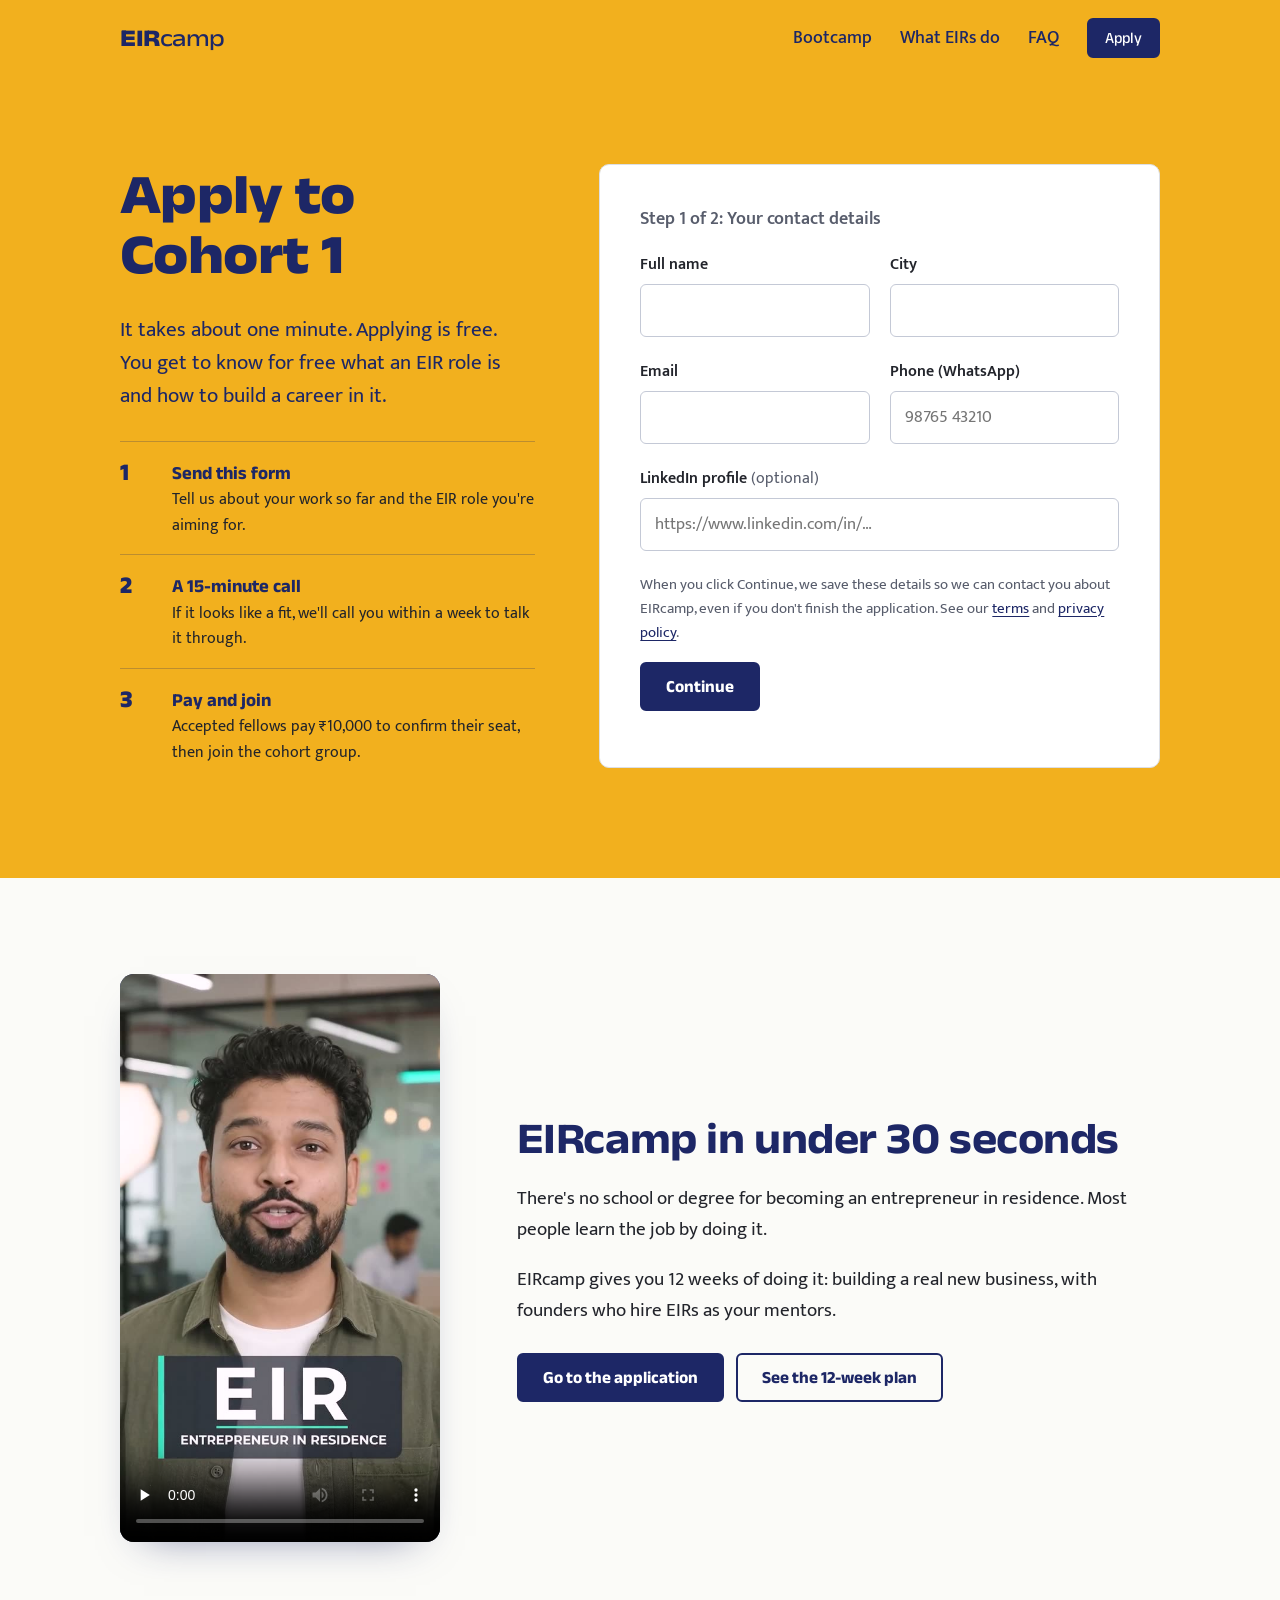
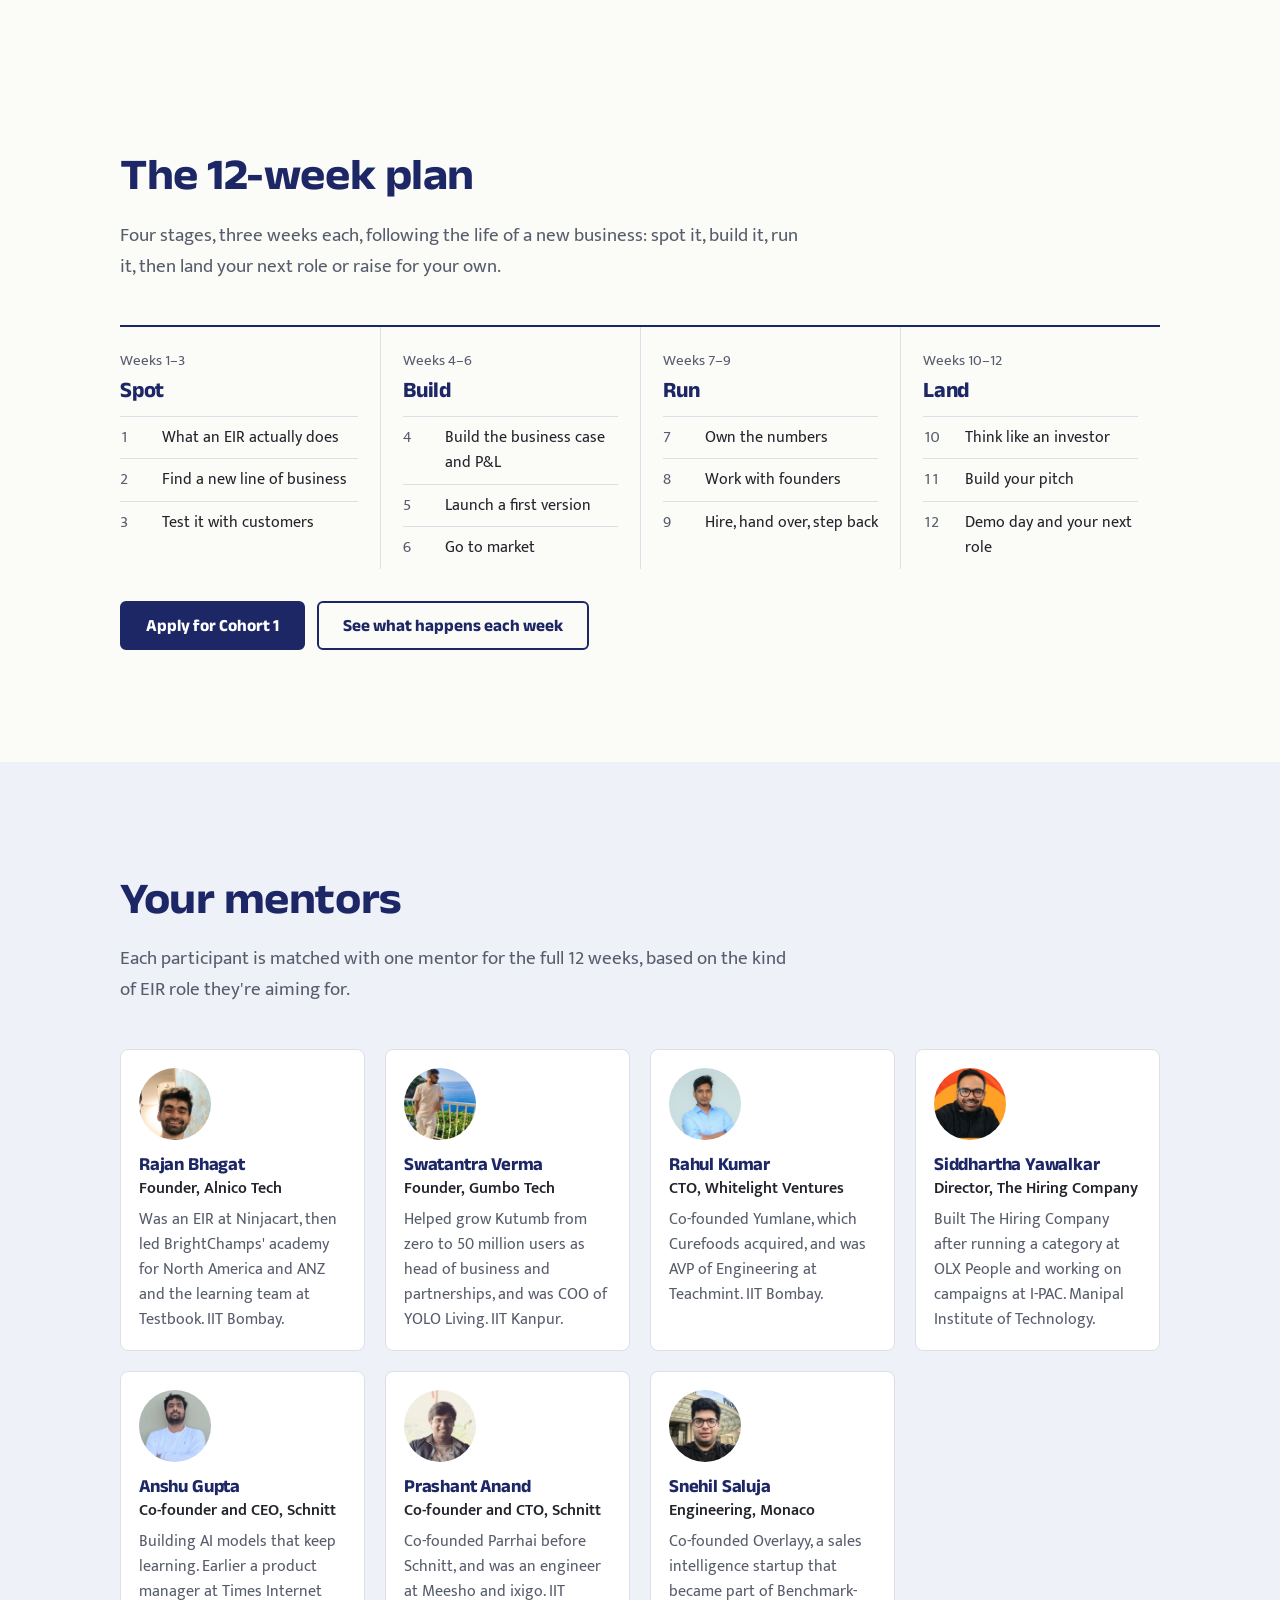
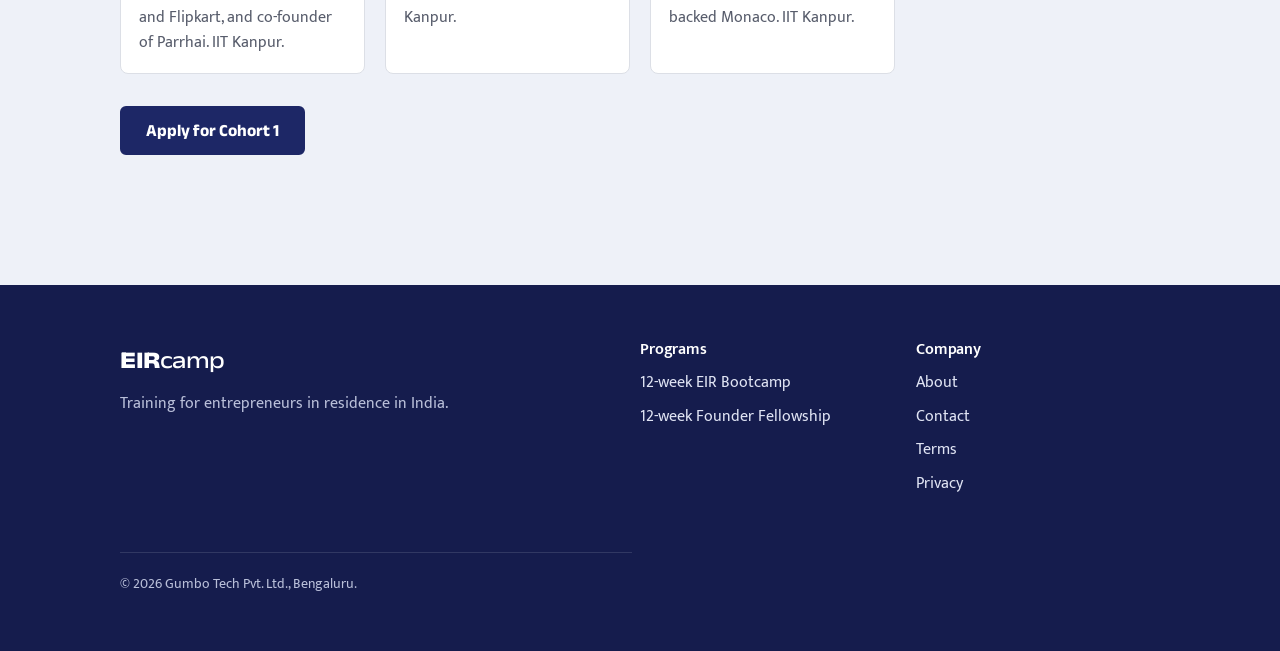
==== commit 4f03870b: "Feature the Founder Fellowship on the homepage; show mentors on apply pages Co-Authored-By: Claude O" ====
--- a/apply/index.html
+++ b/apply/index.html
@@ -206,6 +206,25 @@
       </div>
     </div>
   </section>
+
+  <section class="section-tint" aria-labelledby="mentors-title">
+    <div class="wrap">
+      <div class="section-head">
+        <h2 id="mentors-title">Your mentors</h2>
+        <p>Each participant is matched with one mentor for the full 12 weeks, based on the kind of EIR role they're aiming for.</p>
+      </div>
+      <div class="mentors">
+        <div class="mentor"><img class="photo" src="/assets/mentors/rajanbhagat.jpg" alt="Rajan Bhagat" width="72" height="72" loading="lazy"><h3><a href="https://www.linkedin.com/in/rajanbhagat/" rel="noopener">Rajan Bhagat</a></h3><p class="role">Founder, Alnico Tech</p><p>Was an EIR at Ninjacart, then led BrightChamps' academy for North America and ANZ and the learning team at Testbook. IIT Bombay.</p></div>
+        <div class="mentor"><img class="photo" src="/assets/mentors/swatantra-verma.jpg" alt="Swatantra Verma" width="72" height="72" loading="lazy"><h3><a href="https://www.linkedin.com/in/swatantra-verma/" rel="noopener">Swatantra Verma</a></h3><p class="role">Founder, Gumbo Tech</p><p>Helped grow Kutumb from zero to 50 million users as head of business and partnerships, and was COO of YOLO Living. IIT Kanpur.</p></div>
+        <div class="mentor"><img class="photo" src="/assets/mentors/rhlkumar.jpg" alt="Rahul Kumar" width="72" height="72" loading="lazy"><h3><a href="https://www.linkedin.com/in/rhlkumar/" rel="noopener">Rahul Kumar</a></h3><p class="role">CTO, Whitelight Ventures</p><p>Co-founded Yumlane, which Curefoods acquired, and was AVP of Engineering at Teachmint. IIT Bombay.</p></div>
+        <div class="mentor"><img class="photo" src="/assets/mentors/siddhartha-yawalkar.jpg" alt="Siddhartha Yawalkar" width="72" height="72" loading="lazy"><h3><a href="https://www.linkedin.com/in/siddhartha-yawalkar/" rel="noopener">Siddhartha Yawalkar</a></h3><p class="role">Director, The Hiring Company</p><p>Built The Hiring Company after running a category at OLX People and working on campaigns at I-PAC. Manipal Institute of Technology.</p></div>
+        <div class="mentor"><img class="photo" src="/assets/mentors/anshu-g.jpg" alt="Anshu Gupta" width="72" height="72" loading="lazy"><h3><a href="https://www.linkedin.com/in/anshu-g/" rel="noopener">Anshu Gupta</a></h3><p class="role">Co-founder and CEO, Schnitt</p><p>Building AI models that keep learning. Earlier a product manager at Times Internet and Flipkart, and co-founder of Parrhai. IIT Kanpur.</p></div>
+        <div class="mentor"><img class="photo" src="/assets/mentors/panand1992.jpg" alt="Prashant Anand" width="72" height="72" loading="lazy"><h3><a href="https://www.linkedin.com/in/panand1992/" rel="noopener">Prashant Anand</a></h3><p class="role">Co-founder and CTO, Schnitt</p><p>Co-founded Parrhai before Schnitt, and was an engineer at Meesho and ixigo. IIT Kanpur.</p></div>
+        <div class="mentor"><img class="photo" src="/assets/mentors/mrsnhl.jpg" alt="Snehil Saluja" width="72" height="72" loading="lazy"><h3><a href="https://www.linkedin.com/in/mrsnhl/" rel="noopener">Snehil Saluja</a></h3><p class="role">Engineering, Monaco</p><p>Co-founded Overlayy, a sales intelligence startup that became part of Benchmark-backed Monaco. IIT Kanpur.</p></div>
+      </div>
+      <p style="margin-top:32px"><a class="btn" href="#form-card">Apply for Cohort 1</a></p>
+    </div>
+  </section>
 </main>
 
 <footer class="site-footer">
